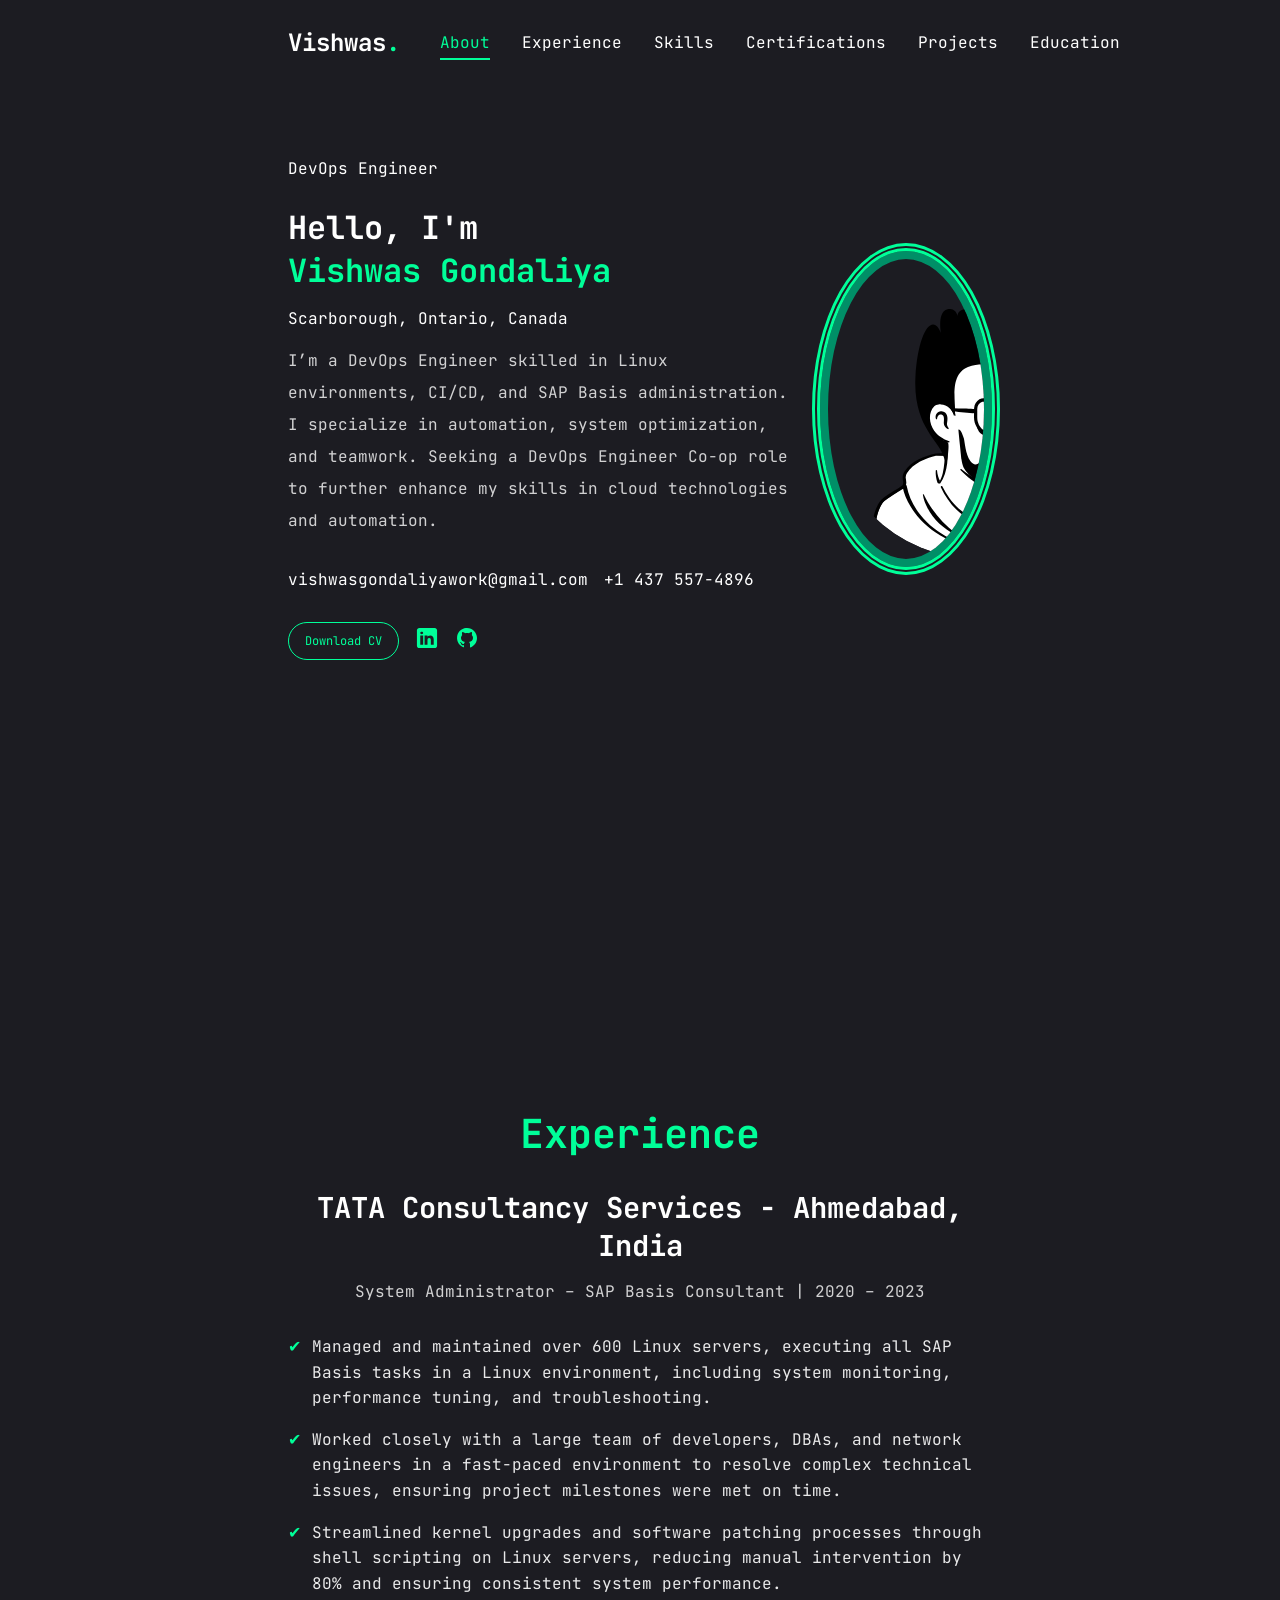
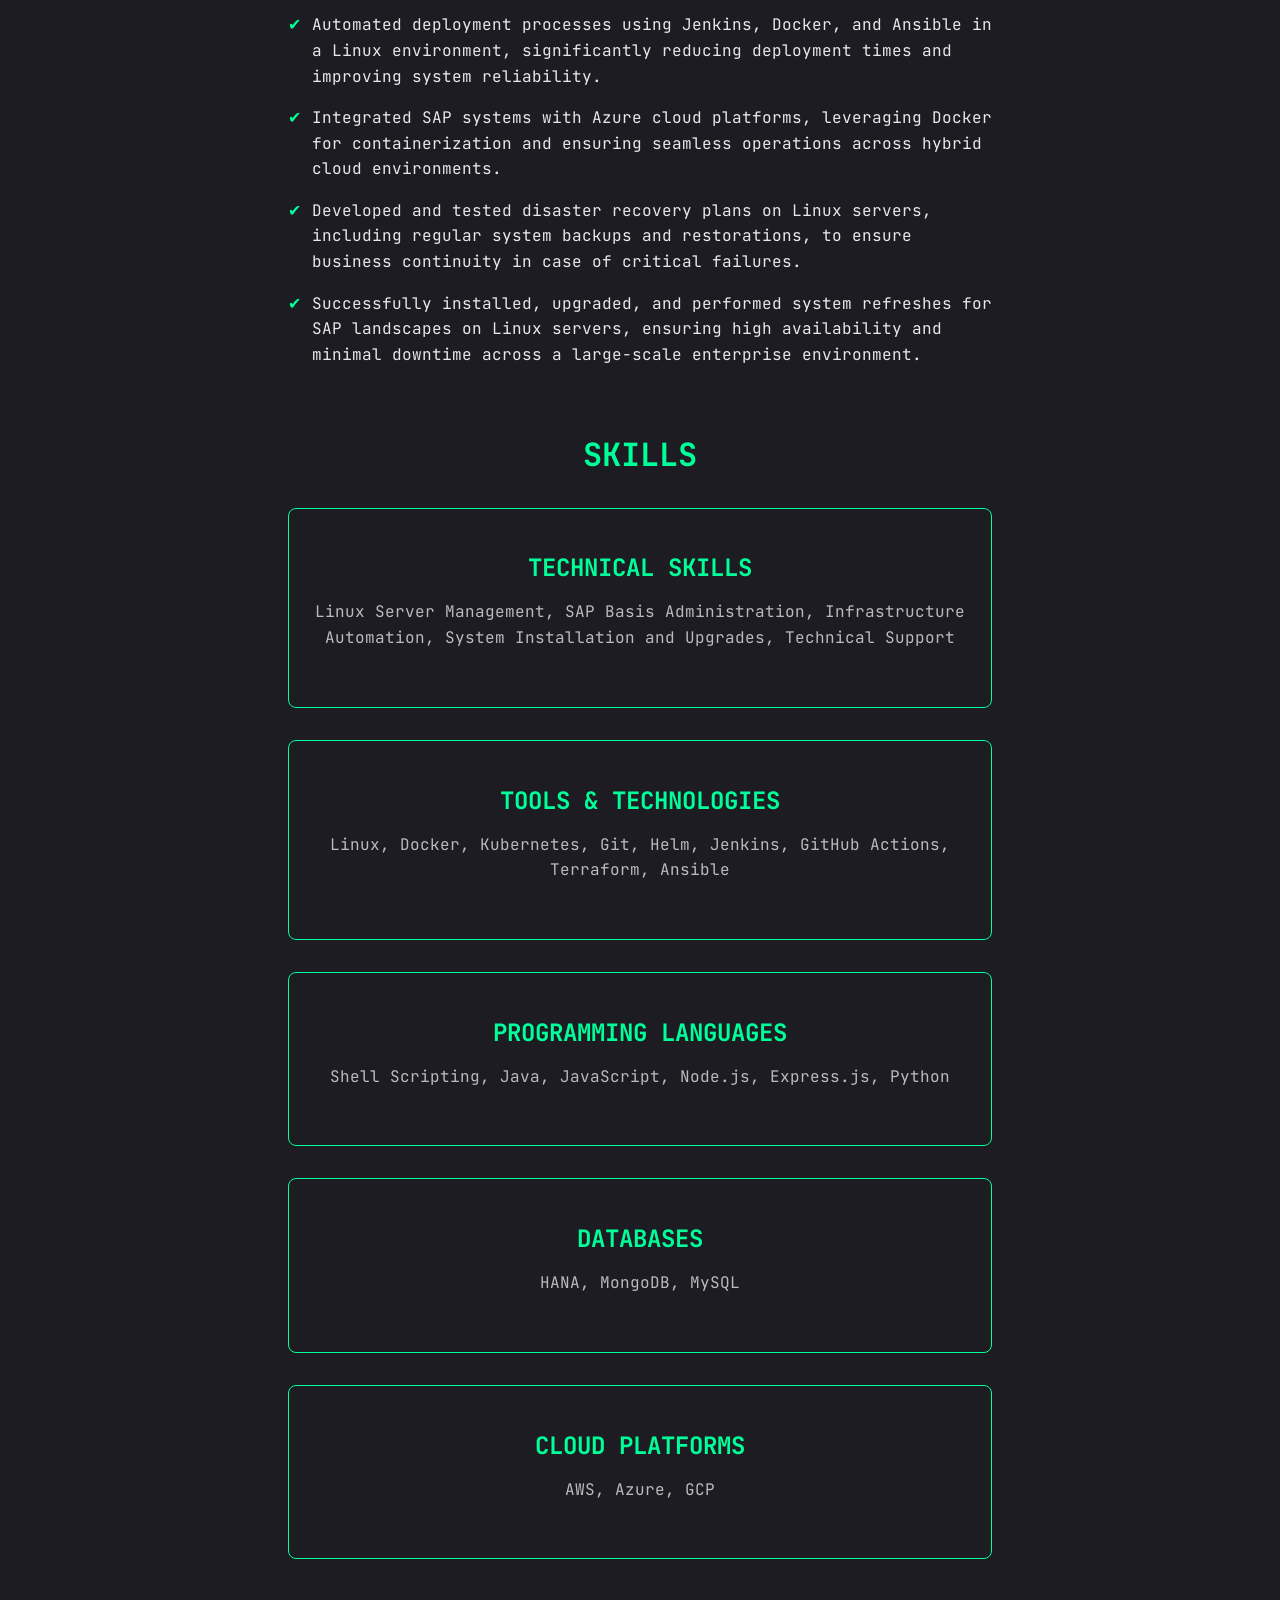
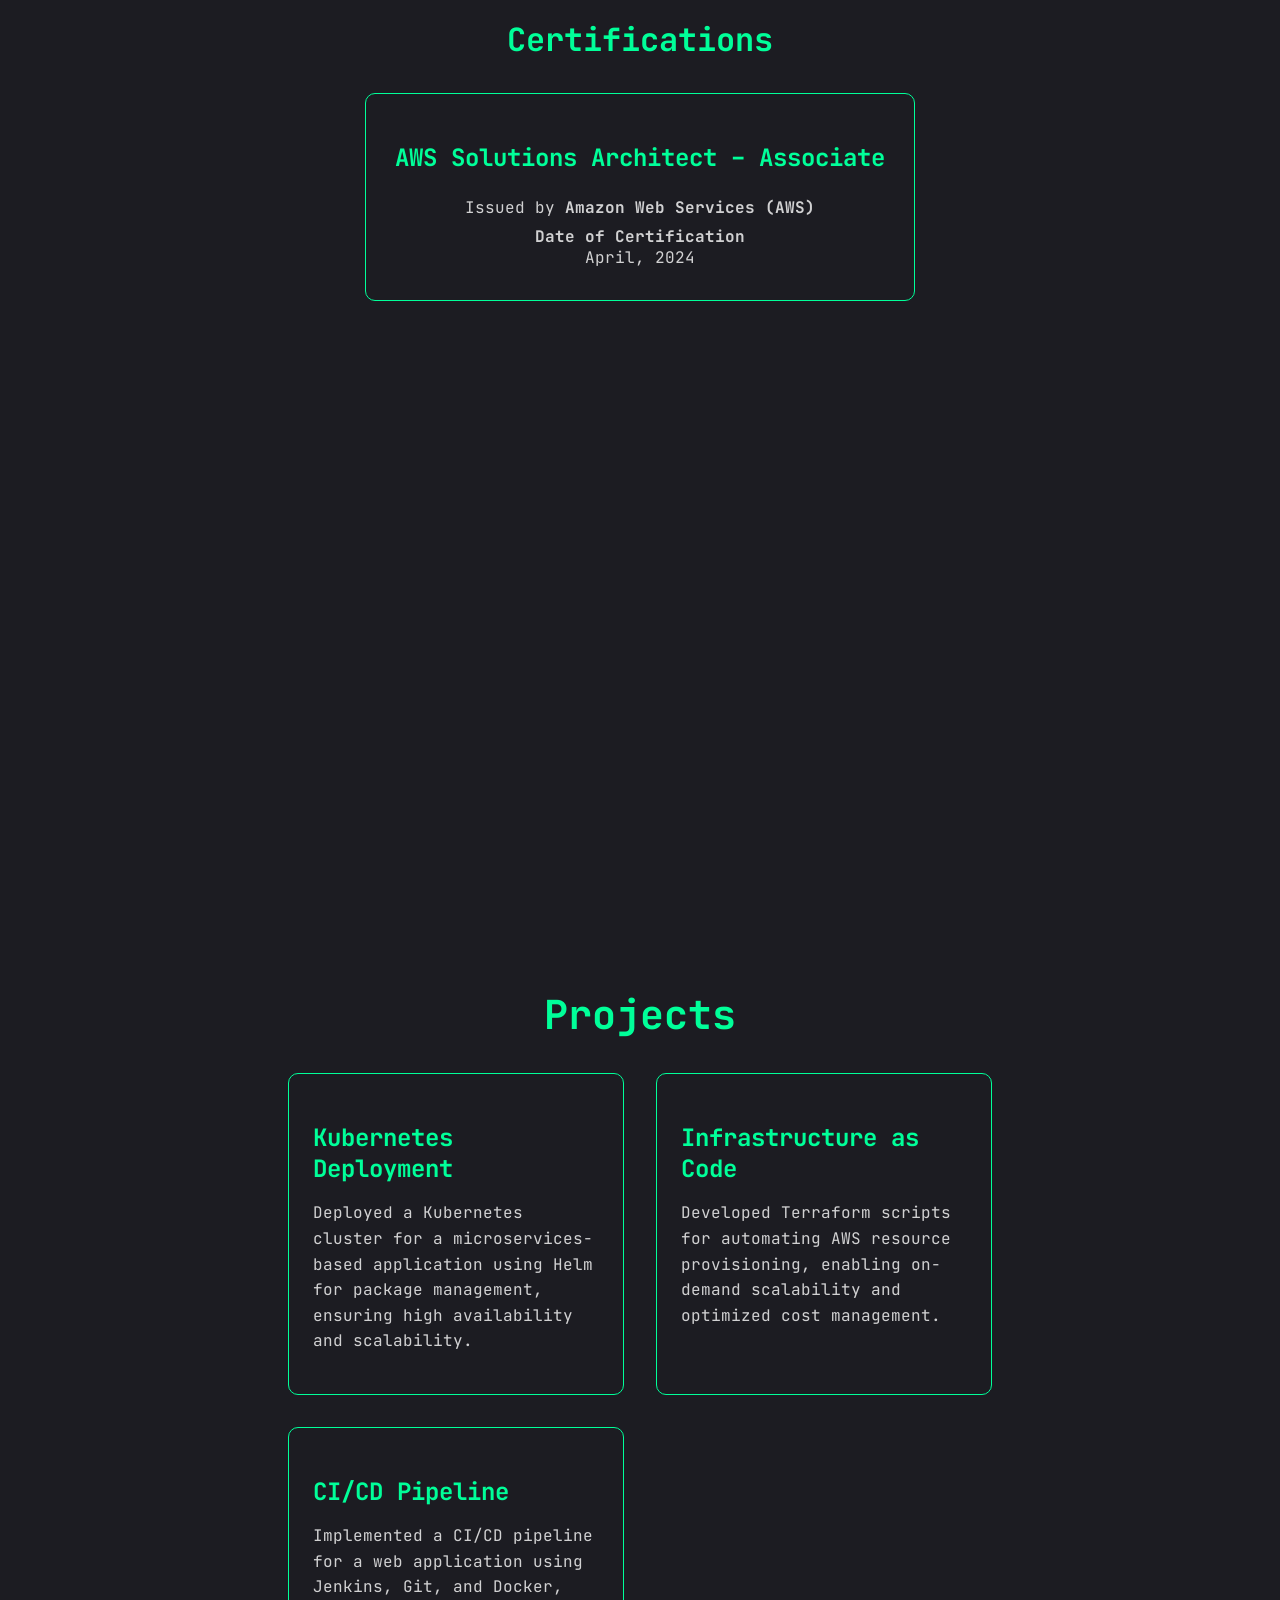
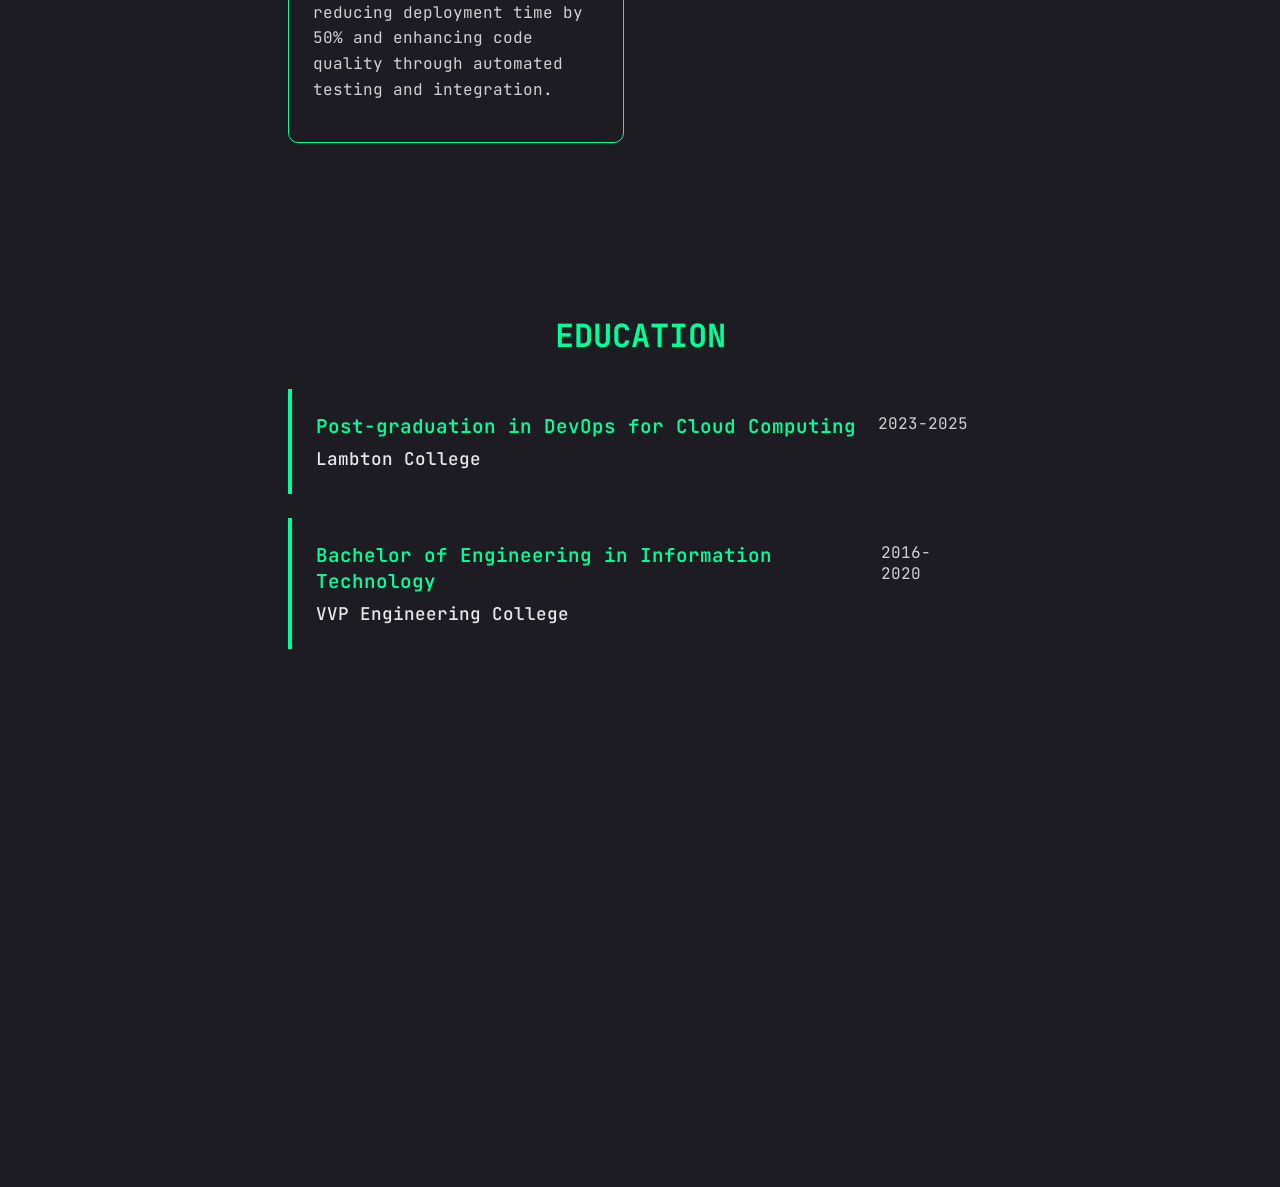
==== index.html @ 98d2dbc5 "Portfolio | v2 with minor changes" ====
<!DOCTYPE html>
<html lang="en">
  <head>
    <style>
      @import url("https://fonts.googleapis.com/css2?family=JetBrains+Mono:ital,wght@0,100..800;1,100..800&display=swap");
    </style>
    <meta charset="UTF-8" />
    <meta name="viewport" content="width=device-width, initial-scale=1.0" />
    <title class="title">Vishwas Gondaliya - DevOps Engineer</title>
    <link rel="stylesheet" href="styles.css" />
    <link rel="shortcut icon" type="image/x-icon" href="logo.svg" />
  </head>
  <body>
    <header>
      <nav>
        <a href="#about" class="logo">Vishwas<span class="dot">.</span></a>
        <div class="menu-icon" id="menu-icon">&#9776;</div>
        <ul class="nav-links" id="nav-links">
          <li><a href="#about">About</a></li>
          <li><a href="#experience">Experience</a></li>
          <li><a href="#skills">Skills</a></li>
          <li><a href="#certifications">Certifications</a></li>
          <li><a href="#projects">Projects</a></li>
          <li><a href="#education">Education</a></li>
        </ul>
      </nav>
    </header>

    <main>
      <section id="about">
        <div class="about-container">
          <div class="content">
            <p class="role">DevOps Engineer</p>
            <h1 class="title">
              Hello, I'm <br />
              <span class="name"> Vishwas Gondaliya </span>
            </h1>
            <p class="mail">Scarborough, Ontario, Canada</p>

            <p class="summary">
              I’m a DevOps Engineer skilled in Linux environments, CI/CD, and
              SAP Basis administration. I specialize in automation, system
              optimization, and teamwork. Seeking a DevOps Engineer Co-op role
              to further enhance my skills in cloud technologies and automation.
            </p>

            <div class="contact-info">
              <p class="mail">
                <a
                  class="gmail"
                  href="https://mail.google.com/mail/u/0/?view=cm&fs=1&to=vishwasgondaliyawork@gmail.com"
                  target="_blank"
                  rel="noopener noreferrer"
                  >vishwasgondaliyawork@gmail.com</a
                >
              </p>
              <p class="mail">+1 437 557-4896</p>
            </div>

            <div class="links">
              <p>
                <button class="button" onclick="downloadResume()">
                  Download CV
                </button>
              </p>
              <a
                href="https://www.linkedin.com/in/vishwas-gondaliya-profile"
                target="_blank"
                class="social-logo-container"
              >
                <?xml version="1.0"?><svg
                  fill="currentColor"
                  xmlns="http://www.w3.org/2000/svg"
                  viewBox="0 0 50 50"
                  width="24px"
                  height="24px"
                >
                  <path
                    d="M41,4H9C6.24,4,4,6.24,4,9v32c0,2.76,2.24,5,5,5h32c2.76,0,5-2.24,5-5V9C46,6.24,43.76,4,41,4z M17,20v19h-6V20H17z M11,14.47c0-1.4,1.2-2.47,3-2.47s2.93,1.07,3,2.47c0,1.4-1.12,2.53-3,2.53C12.2,17,11,15.87,11,14.47z M39,39h-6c0,0,0-9.26,0-10 c0-2-1-4-3.5-4.04h-0.08C27,24.96,26,27.02,26,29c0,0.91,0,10,0,10h-6V20h6v2.56c0,0,1.93-2.56,5.81-2.56 c3.97,0,7.19,2.73,7.19,8.26V39z"
                  />
                </svg>
              </a>
              <p>
                <a href="https://github.com/voo7-hub" target="_blank">
                  <?xml version="1.0"?><svg
                    fill="currentColor"
                    xmlns="http://www.w3.org/2000/svg"
                    viewBox="0 0 24 24"
                    width="24px"
                    height="24px"
                  >
                    <path
                      d="M10.9,2.1c-4.6,0.5-8.3,4.2-8.8,8.7c-0.5,4.7,2.2,8.9,6.3,10.5C8.7,21.4,9,21.2,9,20.8v-1.6c0,0-0.4,0.1-0.9,0.1 c-1.4,0-2-1.2-2.1-1.9c-0.1-0.4-0.3-0.7-0.6-1C5.1,16.3,5,16.3,5,16.2C5,16,5.3,16,5.4,16c0.6,0,1.1,0.7,1.3,1c0.5,0.8,1.1,1,1.4,1 c0.4,0,0.7-0.1,0.9-0.2c0.1-0.7,0.4-1.4,1-1.8c-2.3-0.5-4-1.8-4-4c0-1.1,0.5-2.2,1.2-3C7.1,8.8,7,8.3,7,7.6C7,7.2,7,6.6,7.3,6 c0,0,1.4,0,2.8,1.3C10.6,7.1,11.3,7,12,7s1.4,0.1,2,0.3C15.3,6,16.8,6,16.8,6C17,6.6,17,7.2,17,7.6c0,0.8-0.1,1.2-0.2,1.4 c0.7,0.8,1.2,1.8,1.2,3c0,2.2-1.7,3.5-4,4c0.6,0.5,1,1.4,1,2.3v2.6c0,0.3,0.3,0.6,0.7,0.5c3.7-1.5,6.3-5.1,6.3-9.3 C22,6.1,16.9,1.4,10.9,2.1z"
                    />
                  </svg>
                </a>
              </p>
            </div>
          </div>
          <div class="image-container">
            <img
              src="avatar.svg"
              alt="Vishwas Gondaliya"
              class="profile-image"
            />
          </div>
        </div>
      </section>

      <section id="experience" class="experience-section">
        <h1>Experience</h1>
        <h3>TATA Consultancy Services - Ahmedabad, India</h3>
        <p>System Administrator – SAP Basis Consultant | 2020 – 2023</p>
        <ul>
          <li>
            Managed and maintained over 600 Linux servers, executing all SAP
            Basis tasks in a Linux environment, including system monitoring,
            performance tuning, and troubleshooting.
          </li>
          <li>
            Worked closely with a large team of developers, DBAs, and network
            engineers in a fast-paced environment to resolve complex technical
            issues, ensuring project milestones were met on time.
          </li>
          <li>
            Streamlined kernel upgrades and software patching processes through
            shell scripting on Linux servers, reducing manual intervention by
            80% and ensuring consistent system performance.
          </li>
          <li>
            Automated deployment processes using Jenkins, Docker, and Ansible in
            a Linux environment, significantly reducing deployment times and
            improving system reliability.
          </li>
          <li>
            Integrated SAP systems with Azure cloud platforms, leveraging Docker
            for containerization and ensuring seamless operations across hybrid
            cloud environments.
          </li>
          <li>
            Developed and tested disaster recovery plans on Linux servers,
            including regular system backups and restorations, to ensure
            business continuity in case of critical failures.
          </li>
          <li>
            Successfully installed, upgraded, and performed system refreshes for
            SAP landscapes on Linux servers, ensuring high availability and
            minimal downtime across a large-scale enterprise environment.
          </li>
        </ul>
      </section>

      <section id="skills">
        <h1>Skills</h1>

        <div class="skills-container">
          <div class="skill-category">
            <h2>Technical Skills</h2>
            <p>
              Linux Server Management, SAP Basis Administration, Infrastructure
              Automation, System Installation and Upgrades, Technical Support
            </p>
          </div>

          <div class="skill-category">
            <h2>Tools & Technologies</h2>
            <p>
              Linux, Docker, Kubernetes, Git, Helm, Jenkins, GitHub Actions,
              Terraform, Ansible
            </p>
          </div>

          <div class="skill-category">
            <h2>Programming Languages</h2>
            <p>
              Shell Scripting, Java, JavaScript, Node.js, Express.js, Python
            </p>
          </div>

          <div class="skill-category">
            <h2>Databases</h2>
            <p>HANA, MongoDB, MySQL</p>
          </div>

          <div class="skill-category">
            <h2>Cloud Platforms</h2>
            <p>AWS, Azure, GCP</p>
          </div>
        </div>
      </section>

      <section id="certifications">
        <h1>Certifications</h1>
        <div class="certification-card">
          <h3 class="certification-title">
            AWS Solutions Architect – Associate
          </h3>
          <div class="certification-details">
            <p>Issued by <strong>Amazon Web Services (AWS)</strong></p>
            <p>
              <strong>Date of Certification</strong> <br />
               April, 2024
            </p>
          </div>
        </div>
      </section>

      <section id="projects" class="projects-section">
        <h1>Projects</h1>
        <div class="project-cards">
          <div class="project-card">
            <h3>Kubernetes Deployment</h3>
            <p>
              Deployed a Kubernetes cluster for a microservices-based
              application using Helm for package management, ensuring high
              availability and scalability.
            </p>
          </div>
          <div class="project-card">
            <h3>Infrastructure as Code</h3>
            <p>
              Developed Terraform scripts for automating AWS resource
              provisioning, enabling on-demand scalability and optimized cost
              management.
            </p>
          </div>
          <div class="project-card">
            <h3>CI/CD Pipeline</h3>
            <p>
              Implemented a CI/CD pipeline for a web application using Jenkins,
              Git, and Docker, reducing deployment time by 50% and enhancing
              code quality through automated testing and integration.
            </p>
          </div>
        </div>
      </section>

      <section id="education">
        <h1>Education</h1>

        <div class="education-list">
          <div class="education-entry">
            <div class="education-info">
              <div class="course-name">
                Post-graduation in DevOps for Cloud Computing
              </div>
              <div class="duration">2023-2025</div>
            </div>
            <div class="college-name">Lambton College</div>
          </div>

          <div class="education-entry">
            <div class="education-info">
              <div class="course-name">
                Bachelor of Engineering in Information Technology
              </div>
              <div class="duration">2016-2020</div>
            </div>
            <div class="college-name">VVP Engineering College</div>
          </div>
        </div>
      </section>
    </main>

    <script src="script.js"></script>
  </body>
</html>
---- styles.css ----
body {
  font-family: "JetBrains Mono", monospace;
  margin: 0;
  padding: 0;
  padding-left: 18rem;
  padding-right: 18rem;
  background-color: #1C1C22;
}

@media (max-width: 1024px) {
  body {
    padding-left: 8rem;
    padding-right: 8rem;
  }
}

@media (max-width: 768px) {
  body {
    padding-left: 1.5rem;
    padding-right: 1.5rem;
  }
}

header {
  background-color: #1C1C22;
  color: white;
  padding-top: 1rem;
  padding-bottom: 1rem;
  position: sticky;
  top: 0;
  z-index: 1000;
}

.dot {
  color: #00FF99;
}

.title {
  font-family: "JetBrains Mono", monospace;
}

nav {
  display: flex;
  justify-content: space-between;
  align-items: center;
}

.logo {
  font-size: 1.5rem;
  color: white;
  text-decoration: none;
  cursor: pointer;
  font-weight: bold;
}

.nav-links {
  display: flex;
  list-style: none;
  gap: 2rem;
}

.nav-links a {
  color: white;
  text-decoration: none;
  position: relative;
  padding-bottom: 0.1rem;
  transition: color 0.3s;
}

.nav-links a:hover {
  color: #00FF99;
}

.nav-links a.active {
  color: #00FF99;
}

.nav-links a.active::after {
  content: "";
  display: block;
  width: 100%;
  height: 2px;
  background-color: #00FF99;
  position: absolute;
  bottom: -5px;
  left: 0;
}

.menu-icon {
  display: none;
  font-size: 2rem;
  cursor: pointer;
}

@media (max-width: 768px) {
  .menu-icon {
    display: block;
  }

  .nav-links {
    display: none;
  }

  .sidebar {
    position: fixed;
    top: 0;
    right: -100%;
    width: 50%;
    height: 100%;
    background-color: #1C1C22;
    color: white;
    display: flex;
    flex-direction: column;
    gap: 1.5rem;
    padding: 2rem;
    box-shadow: -2px 0 5px rgba(0, 0, 0, 0.5);
    z-index: 2000;
    transition: right 0.3s ease-in-out;
  }

  .sidebar.active {
    right: 0;
  }

  .sidebar a {
    color: white;
    text-decoration: none;
    font-size: 1.2rem;
    padding-bottom: 0.5rem;
    position: relative;
    transition: color 0.3s;
  }

  .sidebar a:hover {
    color: #00FF99;
  }

  .sidebar a.active {
    color: #00FF99;
  }

  .sidebar a.active::after {
    content: "";
    display: block;
    width: 100%;
    height: 2px;
    background-color: #00FF99;
    position: absolute;
    bottom: 0;
    left: 0;
  }

  .close-icon {
    align-self: flex-end;
    font-size: 1.5rem;
    cursor: pointer;
    margin-bottom: 2rem;
  }
}

section {
  padding-top: 2rem;
  padding-left: 0;
  padding-right: 0;
  min-height: 100vh;
  color: white;
}

section h1 {
  font-size: 2rem;
  margin-bottom: 1rem;
}

#about {
  display: flex;
  flex-direction: column;
  padding-top: 60px;
}

html {
  scroll-behavior: smooth;
}

header {
  height: 50px;
}

:target {
  scroll-margin-top: 60px;
}

.about-container {
  display: flex;
  align-items: center;
  justify-content: space-between;
  gap: 2rem;
  color: white;
}

.image-container {
  width: 300px;
  height: 300px;
  overflow: hidden;
  border-radius: 50%;
  display: block;
  clear: both;
  outline: 8px double #00FF99;
  border: 8px solid #008f67;
  animation: border-outline-swap 3s infinite;
  transition: 0.7s all ease-in;
}

@keyframes border-outline-swap {
  0% {
    outline: 8px solid #00FF99;
    border: 8px double #008f678f;
  }

  50% {
    outline: 8px solid #008f678f;
    border: 8px double #00FF99;
  }

  100% {
    outline: 8px solid #00FF99;
    border: 8px double #008f678f;
  }
}

.profile-image {
  width: 100;
  height: 100%;
  object-fit: contain;
  border-radius: 50%;
}

.content {
  max-width: 500px;
}

.links a {
  text-decoration: none;
  color: #00FF99;
  transition: color 0.3s;
}

.links a:hover {
  color: white;
}

.social-logo {
  width: 24px;
  height: 24px;
  margin-right: 8px;
}

.btn-download {
  display: inline-flex;
  align-items: center;
  background-color: #00FF99;
  color: white;
  padding: 0.5rem 1rem;
  border-radius: 5px;
  text-decoration: none;
  font-size: 1rem;
  transition: background-color 0.3s;
}

.btn-download:hover {
  background-color: #008f67;
}

.btn-download i {
  margin-right: 8px;
}

.contact-info {
  display: flex;
  flex-direction: row;
  gap: 1rem
}

.links {
  display: flex;
  gap: 1rem;
  align-items: center;
}

@media (max-width: 768px) {
  .about-container {
    flex-direction: column;
    text-align: center;
    gap: 2rem;
  }

  .content {
    order: 2;
  }

  .image-container {
    order: 1;
    margin-bottom: 1rem;
    width: 200px;
    height: 200px;
  }

  .profile-image {
    width: 100;
    height: 100%;
  }

  .contact-info {
    flex-direction: column-reverse;
    gap: 0;
  }

  .mail {
    margin-bottom: 8px;
    margin-top: 0px
  }

  .links {
    justify-content: center;
  }

  #about {
    padding-top: 2rem;
  }

  .gmail {
    color: #00FF99 !important;
    border-bottom: 1px solid #00FF99;
  }
}

@media (max-width: 1024px) {
  .image-container {
    width: 250px;
    height: 250px;
  }

  .profile-image {
    width: 100;
    height: 100%;
  }
}

.name {
  color: #00FF99
}

.role {
  color: white
}

.gmail {
  text-decoration: none;
  color: rgba(255, 255, 255);
}

.gmail:hover {
  border-bottom: 1px solid #00FF99;
  color: #00FF99
}

.summary {
  line-height: 2;
  color: rgba(255, 255, 255, 0.8);
}

.title {
  font-weight: bold;
}

.border {
  display: flex;
  justify-content: center;
  border-radius: 50%;
}

.button {
  border: 1px solid #00FF99;
  padding: 10px;
  padding-left: 16px;
  padding-right: 16px;
  background-color: transparent;
  color: #00FF99;
  border-radius: 50px;
  font-family: "JetBrains Mono", monospace;
  font-size: 12px;
}

.button:hover {
  background-color: #00FF99;
  color: #1C1C22;
  cursor: pointer;
}

@import url('https://fonts.googleapis.com/css2?family=Jost:wght@200;300;400&display=swap');

.experience {
  display: flex;
  flex-direction: column;
  align-items: center;
  justify-content: center;
  min-height: 100vh;
  padding: 100px 0;
  font-family: Jost;
}

.experience-section {
  color: rgba(255, 255, 255, 0.9);
  font-family: "JetBrains Mono", monospace;
}

.experience-section h1 {
  font-size: 2.5rem;
  color: #00FF99;
  margin-bottom: 1rem;
  text-align: center;
  font-weight: bold;
}

.experience-section h3 {
  font-size: 1.8rem;
  color: white;
  margin-bottom: 0.5rem;
  text-align: center;
}

.experience-section p {
  font-size: 1rem;
  color: rgba(255, 255, 255, 0.8);
  text-align: center;
  margin-bottom: 2rem;
}

.experience-section ul {
  list-style-type: none;
  padding-left: 0;
}

.experience-section li {
  position: relative;
  margin-bottom: 1rem;
  padding-left: 1.5rem;
  font-size: 1rem;
  line-height: 1.6;
  color: rgba(255, 255, 255, 0.9);
}

.experience-section li::before {
  content: "✔";
  color: #00FF99;
  font-size: 1rem;
  position: absolute;
  left: 0;
  top: 0;
}

@media (max-width: 768px) {
  .experience-section h1 {
    font-size: 2rem;
  }

  .experience-section h3 {
    font-size: 1.5rem;
  }

  .experience-section p {
    font-size: 0.9rem;
  }

  .experience-section li {
    font-size: 0.9rem;
  }
}

.projects-section {
  color: rgba(255, 255, 255, 0.9);
  font-family: "JetBrains Mono", monospace;
}

.projects-section h1 {
  font-size: 2.5rem;
  color: #00FF99;
  margin-bottom: 2rem;
  text-align: center;
  font-weight: bold;
}

.project-cards {
  display: grid;
  grid-template-columns: repeat(auto-fit, minmax(300px, 1fr));
  gap: 2rem;
}

.project-card {
  border: 1px solid #00FF99;
  border-radius: 10px;
  padding: 1.5rem;
  color: rgba(255, 255, 255, 0.9);
  transition: transform 0.3s ease, box-shadow 0.3s ease;
}

.project-card h3 {
  font-size: 1.5rem;
  color: #00FF99;
  margin-bottom: 1rem;
}

.project-card p {
  font-size: 1rem;
  line-height: 1.6;
  color: rgba(255, 255, 255, 0.8);
}

.project-card:hover {
  transform: scale(1.05);
}

@media (max-width: 768px) {
  .project-cards {
    grid-template-columns: repeat(auto-fit, minmax(240px, 1fr));
    gap: 2rem;
  }

  .project-card {
    padding: 1rem;
  }

}

#certifications {
  padding: 2rem 0;
  text-align: center;
  color: white;
}

#certifications h1 {
  margin-bottom: 32px;
  color: #00ff99;
}

.certification-card {
  border: 1px solid #00ff99;
  border-radius: 10px;
  padding: 1.5rem;
  max-width: 500px;
  margin: 1.5rem auto;
  display: flex;
  flex-direction: column;
  align-items: center;
  transition: transform 0.3s ease, box-shadow 0.3s ease;
}

.certification-card:hover {
  transform: scale(1.05);
}

.certification-title {
  font-size: 1.5rem;
  color: #00ff99;
  font-weight: bold;
  margin-bottom: 1rem;
}

.certification-details p {
  margin: 0.5rem 0;
  color: rgba(255, 255, 255, 0.8);
  font-size: 1rem;
}

@media (max-width: 768px) {
  .certification-card {
    padding: 1rem;
  }
}

#skills {
  color: white;
  text-align: center;
}

#skills h1 {
  font-size: 2rem;
  color: #00ff99;
  margin-bottom: 2rem;
  text-transform: uppercase;
}

#skills p {
  font-size: 1rem;
  margin-bottom: 2rem;
  color: rgba(255, 255, 255, 0.7);
}

.skills-container {
  display: flex;
  flex-direction: column;
  gap: 2rem;
  max-width: 1000px;
  margin: 0 auto;
}

.skill-category {
  padding: 1.5rem;
  border-radius: 8px;
  border: 1px solid #00FF99
}

.skill-category h2 {
  font-size: 1.5rem;
  color: #00ff99;
  text-transform: uppercase;
  margin-bottom: 1rem;
}

.skill-category p {
  font-size: 1rem;
  color: rgba(255, 255, 255, 0.8);
  line-height: 1.6;
}

.skill-category:hover {
  transform: scale(1.05);
  transition: transform 0.3s ease, box-shadow 0.3s ease;
}

@media (max-width: 768px) {

  .skills-container {
    gap: 1.5rem;
  }

  .skill-category {
    padding: 1rem;
  }
}

#education {
  color: white;
  text-align: center;
}

#education h1 {
  font-size: 2rem;
  color: #00ff99;
  margin-bottom: 2rem;
  text-transform: uppercase;
}

#education p {
  font-size: 1rem;
  margin-bottom: 2rem;
  color: rgba(255, 255, 255, 0.7);
}

.education-list {
  display: flex;
  flex-direction: column;
  gap: 1.5rem;
}

.education-entry {
  padding: 1.5rem;
  border-left: 4px solid #00ff99;
  display: flex;
  flex-direction: column;
  gap: 0.5rem;
  text-align: left;
  transition: transform 0.3s ease;
}

.education-entry:hover {
  transform: translateX(10px);
}

.education-info {
  display: flex;
  flex-direction: row;
  justify-content: space-between;
}

.course-name {
  font-size: 1.2rem;
  font-weight: 600;
  color: #00ff99;
}

.duration {
  font-size: 1rem;
  color: rgba(255, 255, 255, 0.8);
}

.college-name {
  font-size: 1.1rem;
  font-weight: 500;
  color: rgba(255, 255, 255, 0.9);
}

@media (max-width: 768px) {

  .education-list {
    gap: 1rem;
  }

  .education-entry {
    padding: 1rem;
  }

  .education-info {
    display: flex;
    flex-direction: column;
    gap: 0.5rem
  }
}
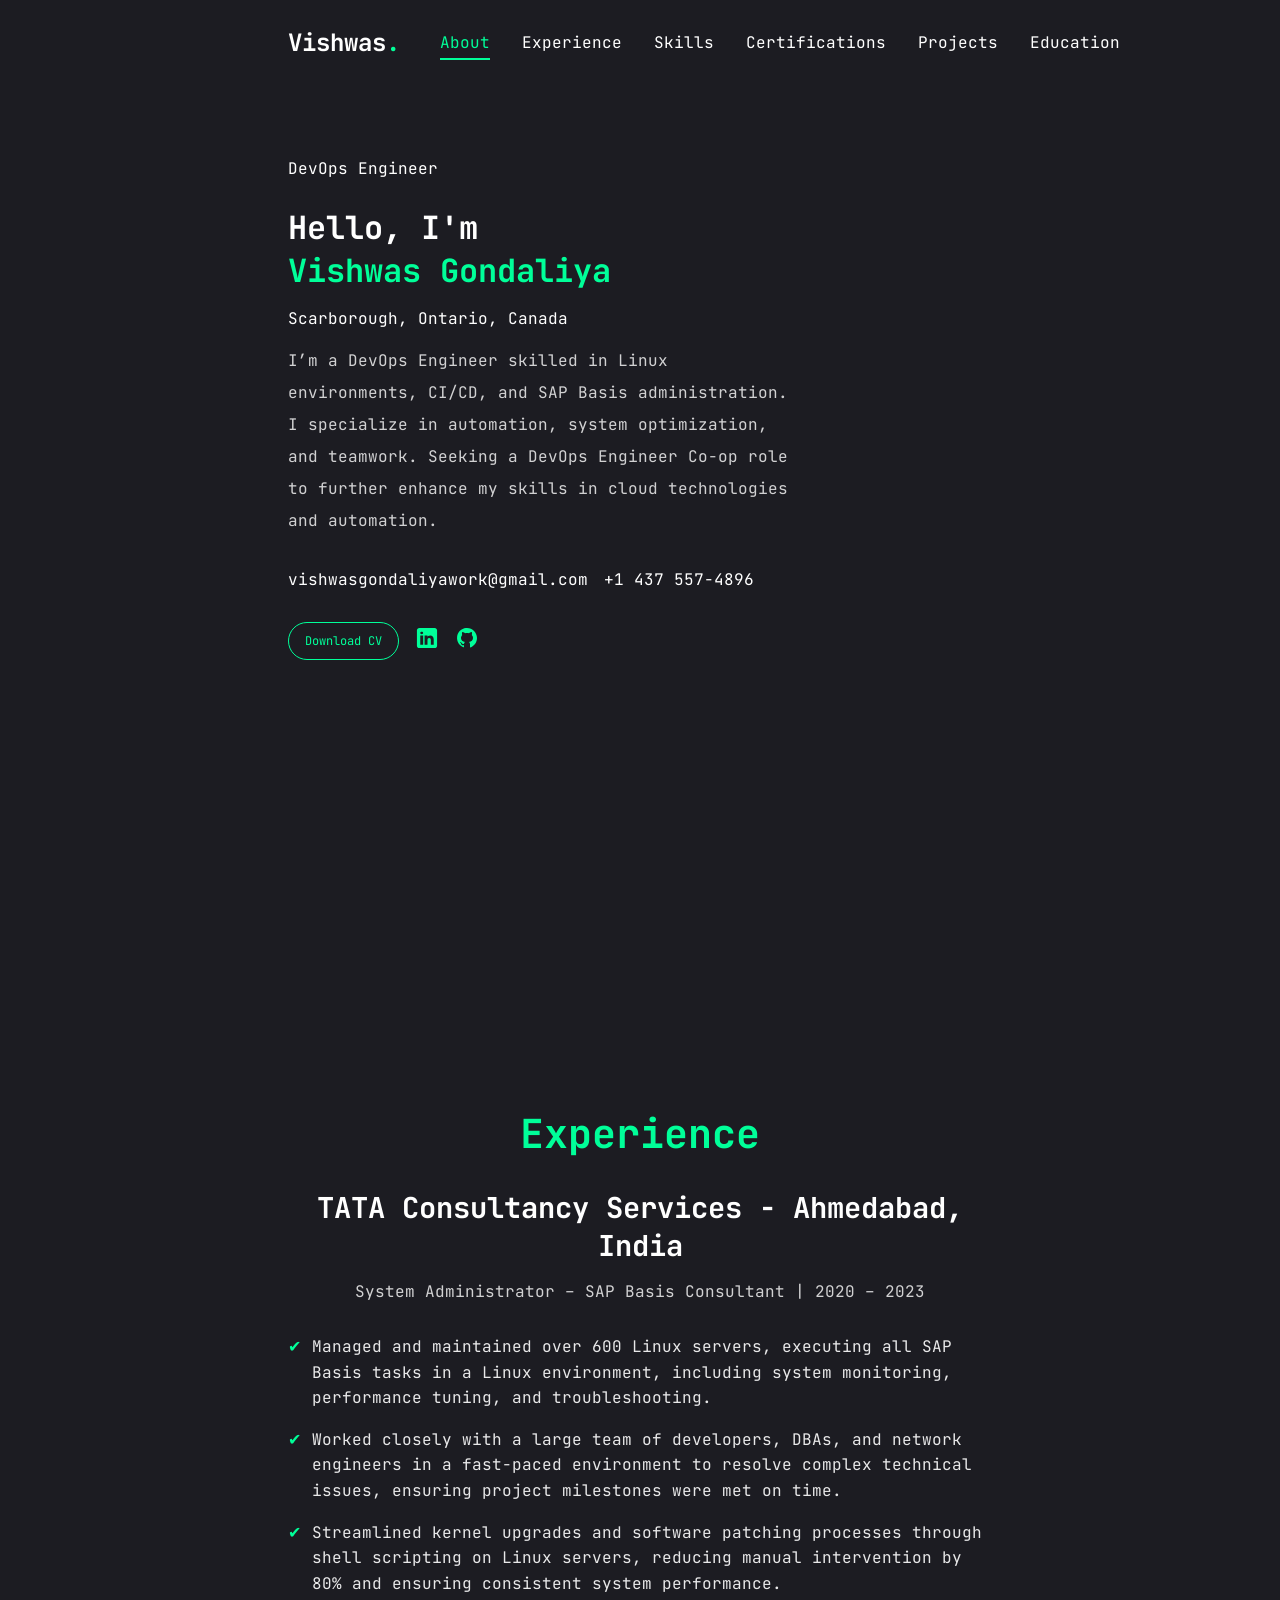
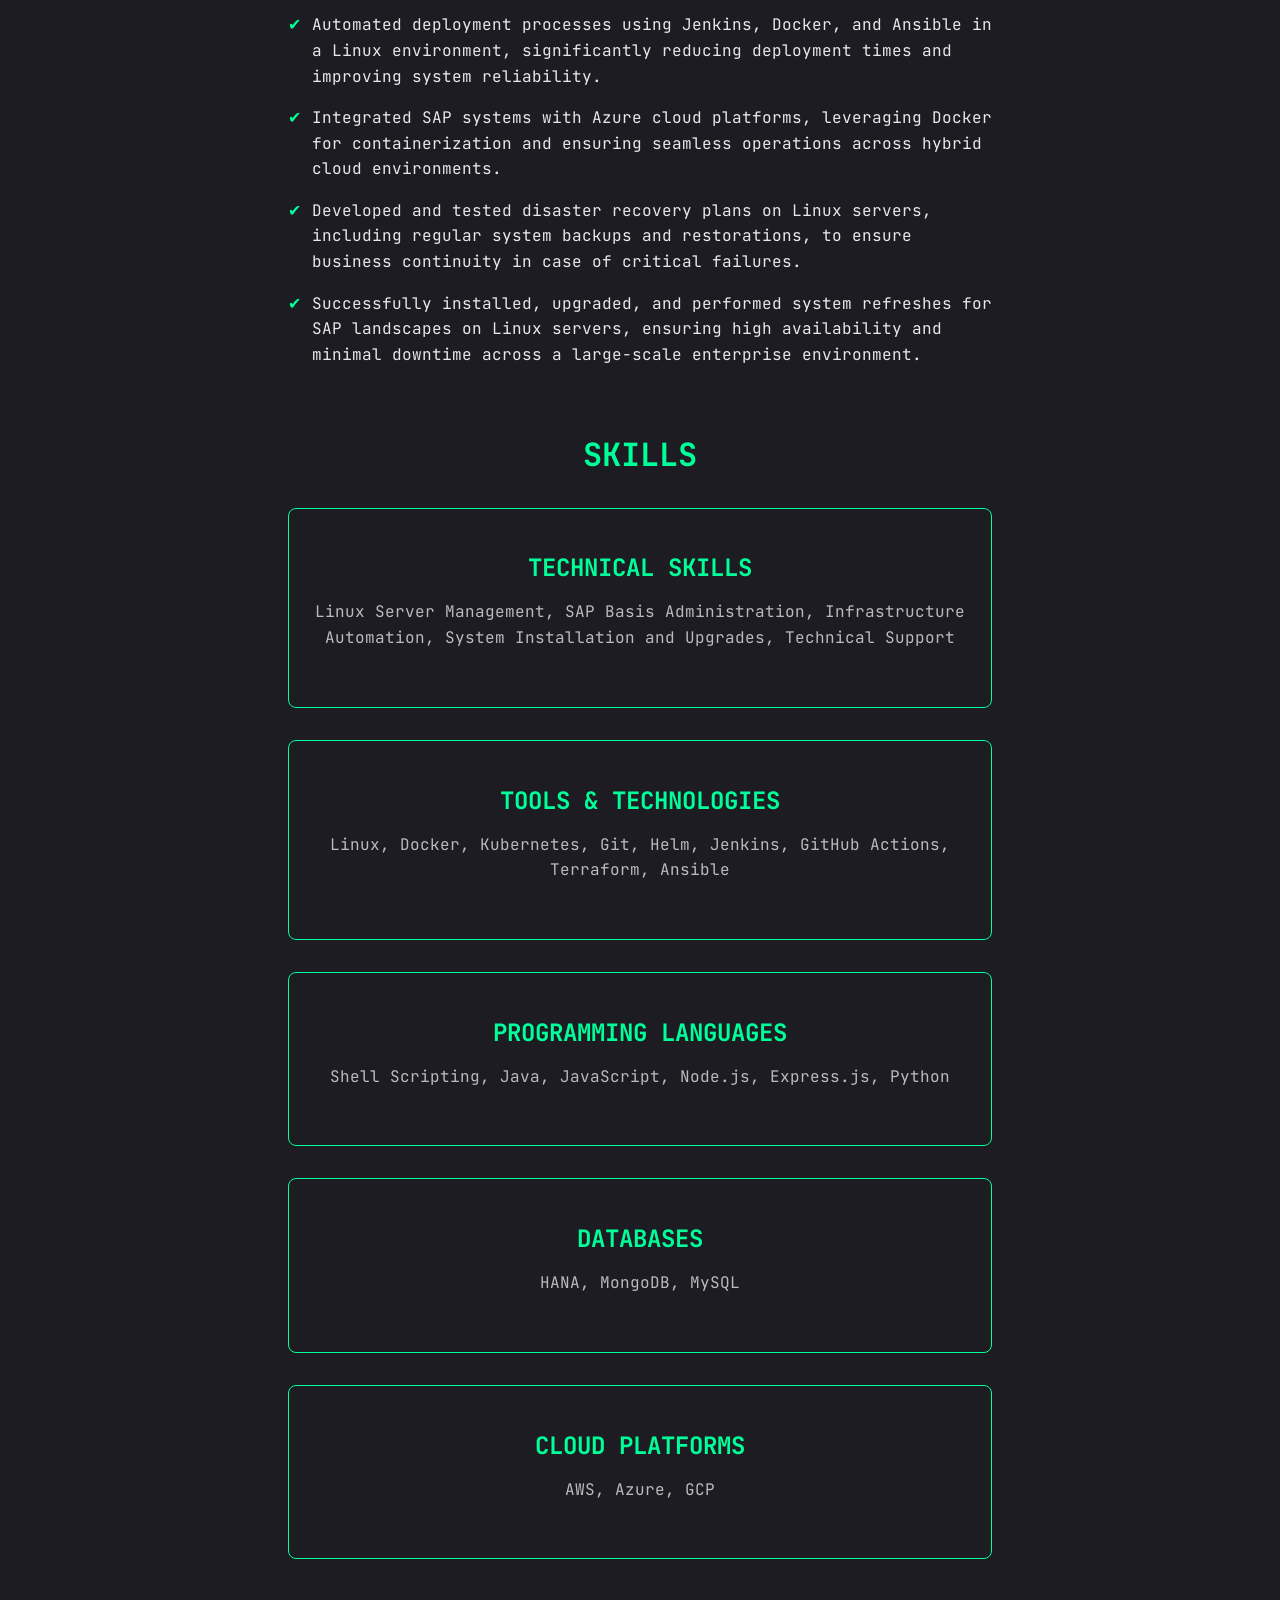
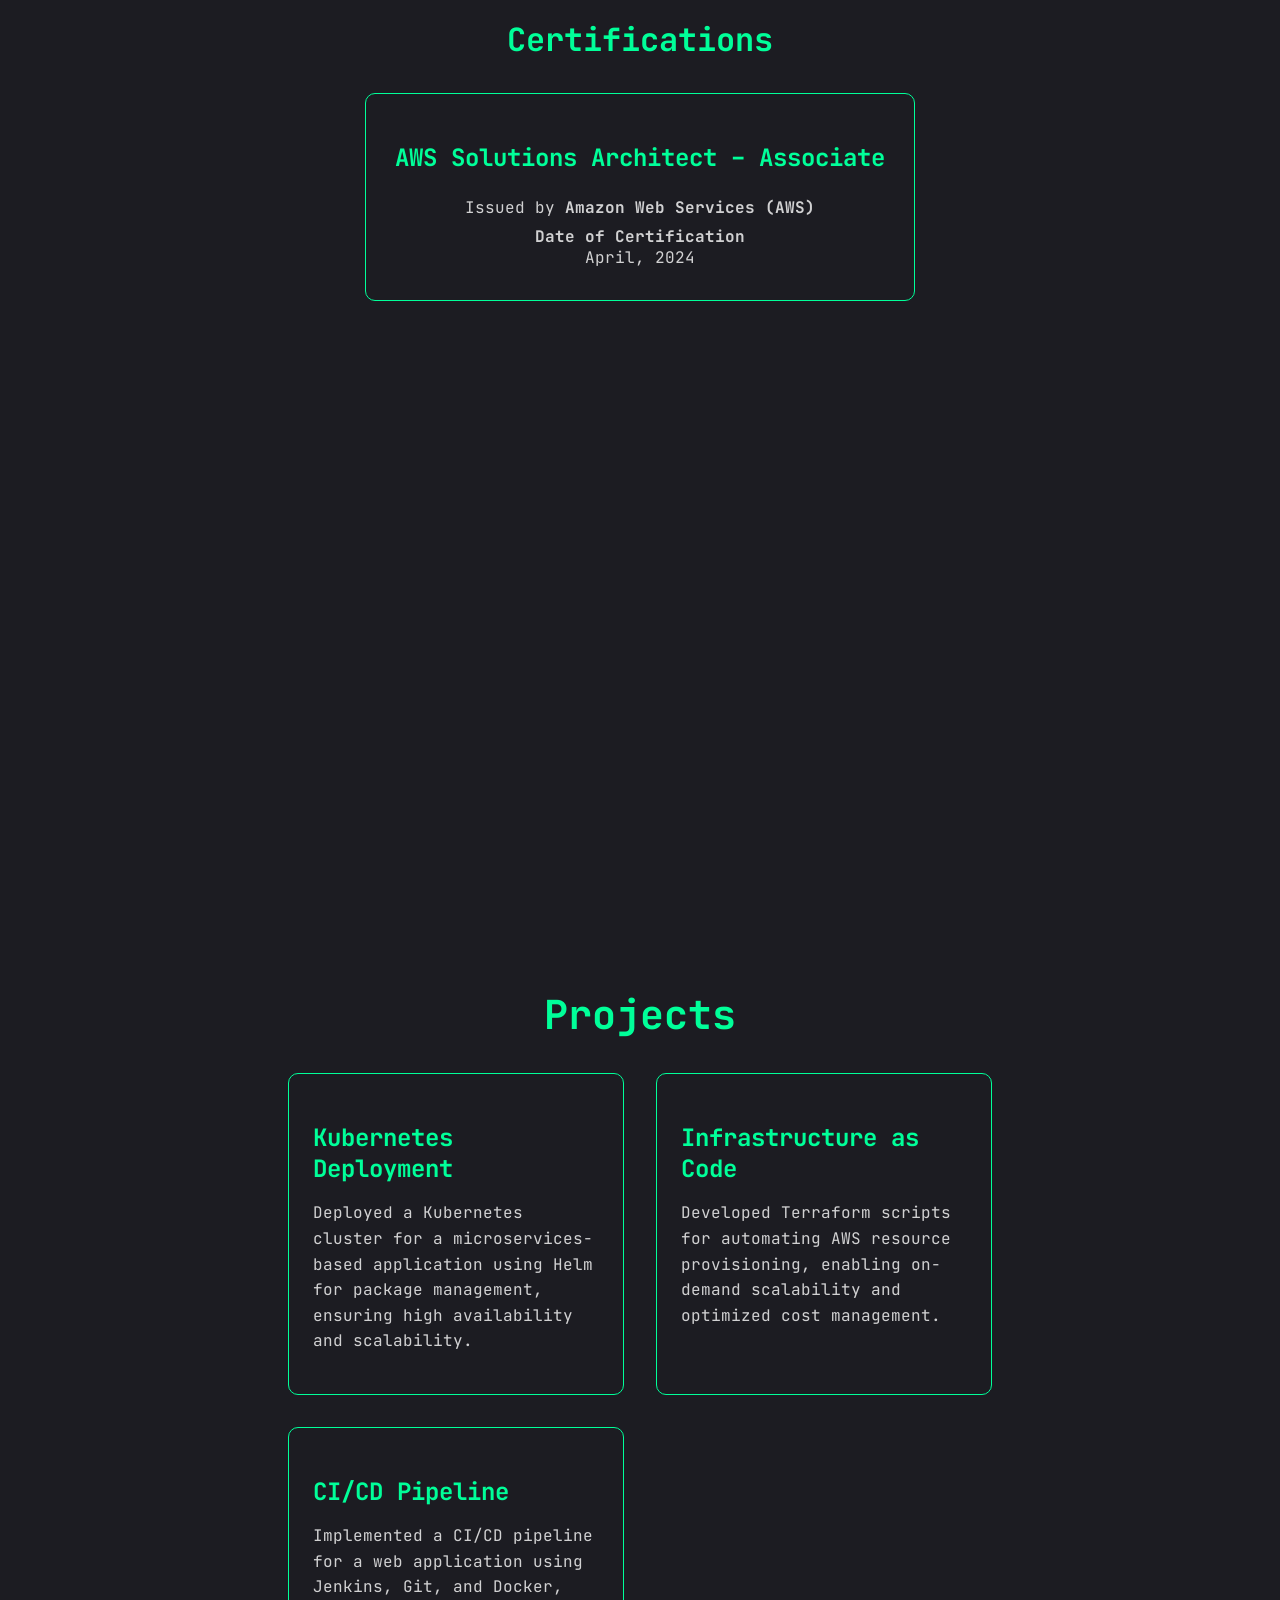
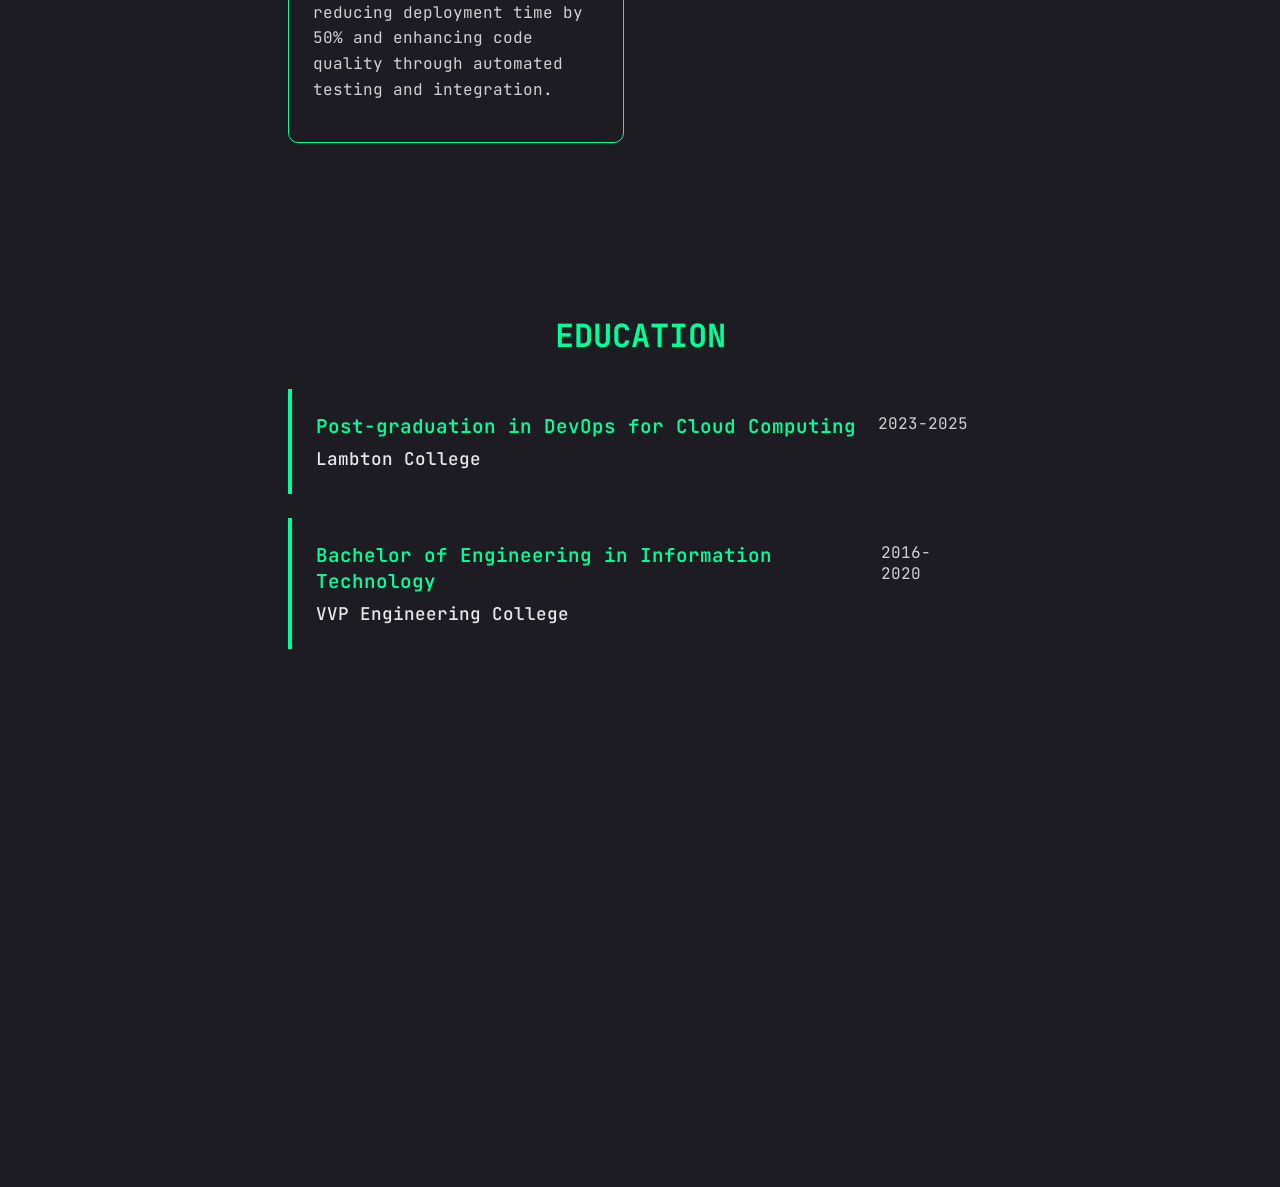
==== commit e8d39b28: "Comment out image container in index.html Comment out the image container in index.html" ====
--- a/index.html
+++ b/index.html
@@ -97,13 +97,13 @@
               </p>
             </div>
           </div>
-          <div class="image-container">
+          <!-- <div class="image-container">
             <img
               src="avatar.svg"
               alt="Vishwas Gondaliya"
               class="profile-image"
             />
-          </div>
+          </div> -->
         </div>
       </section>
 
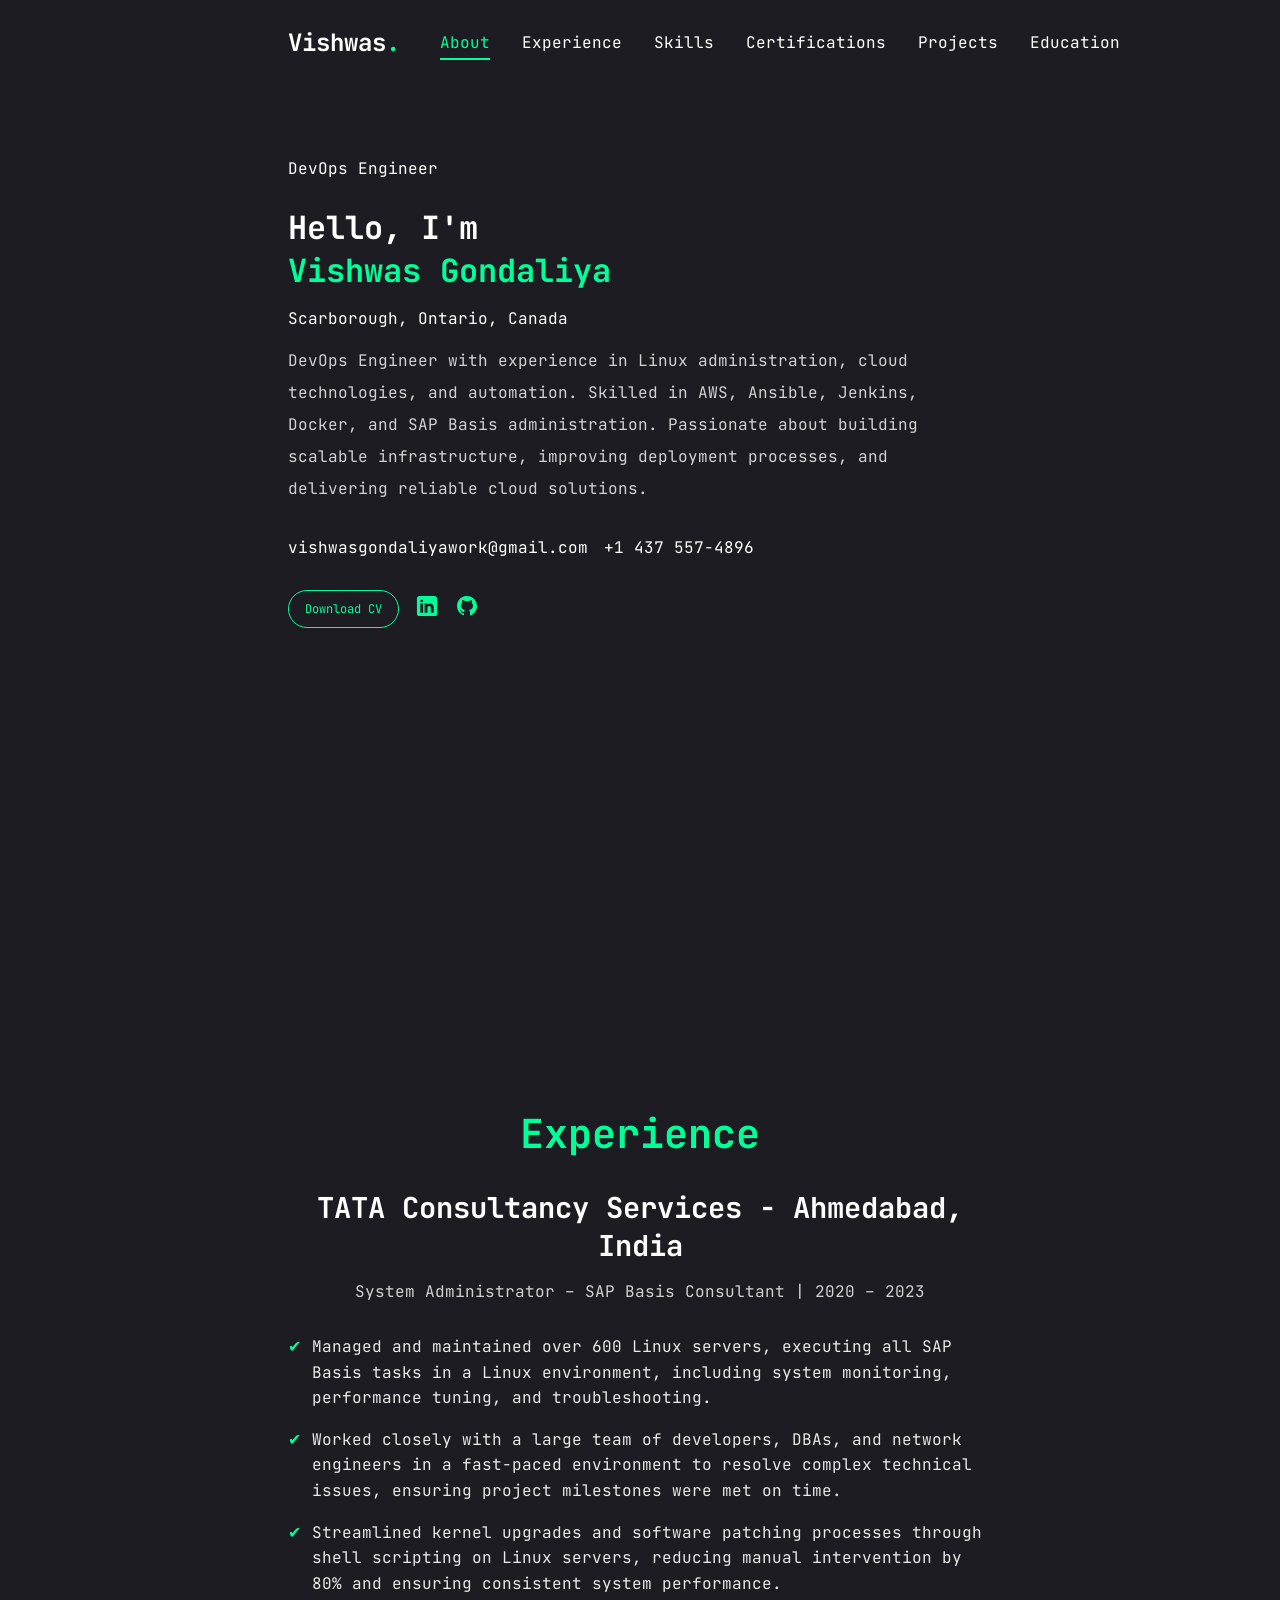
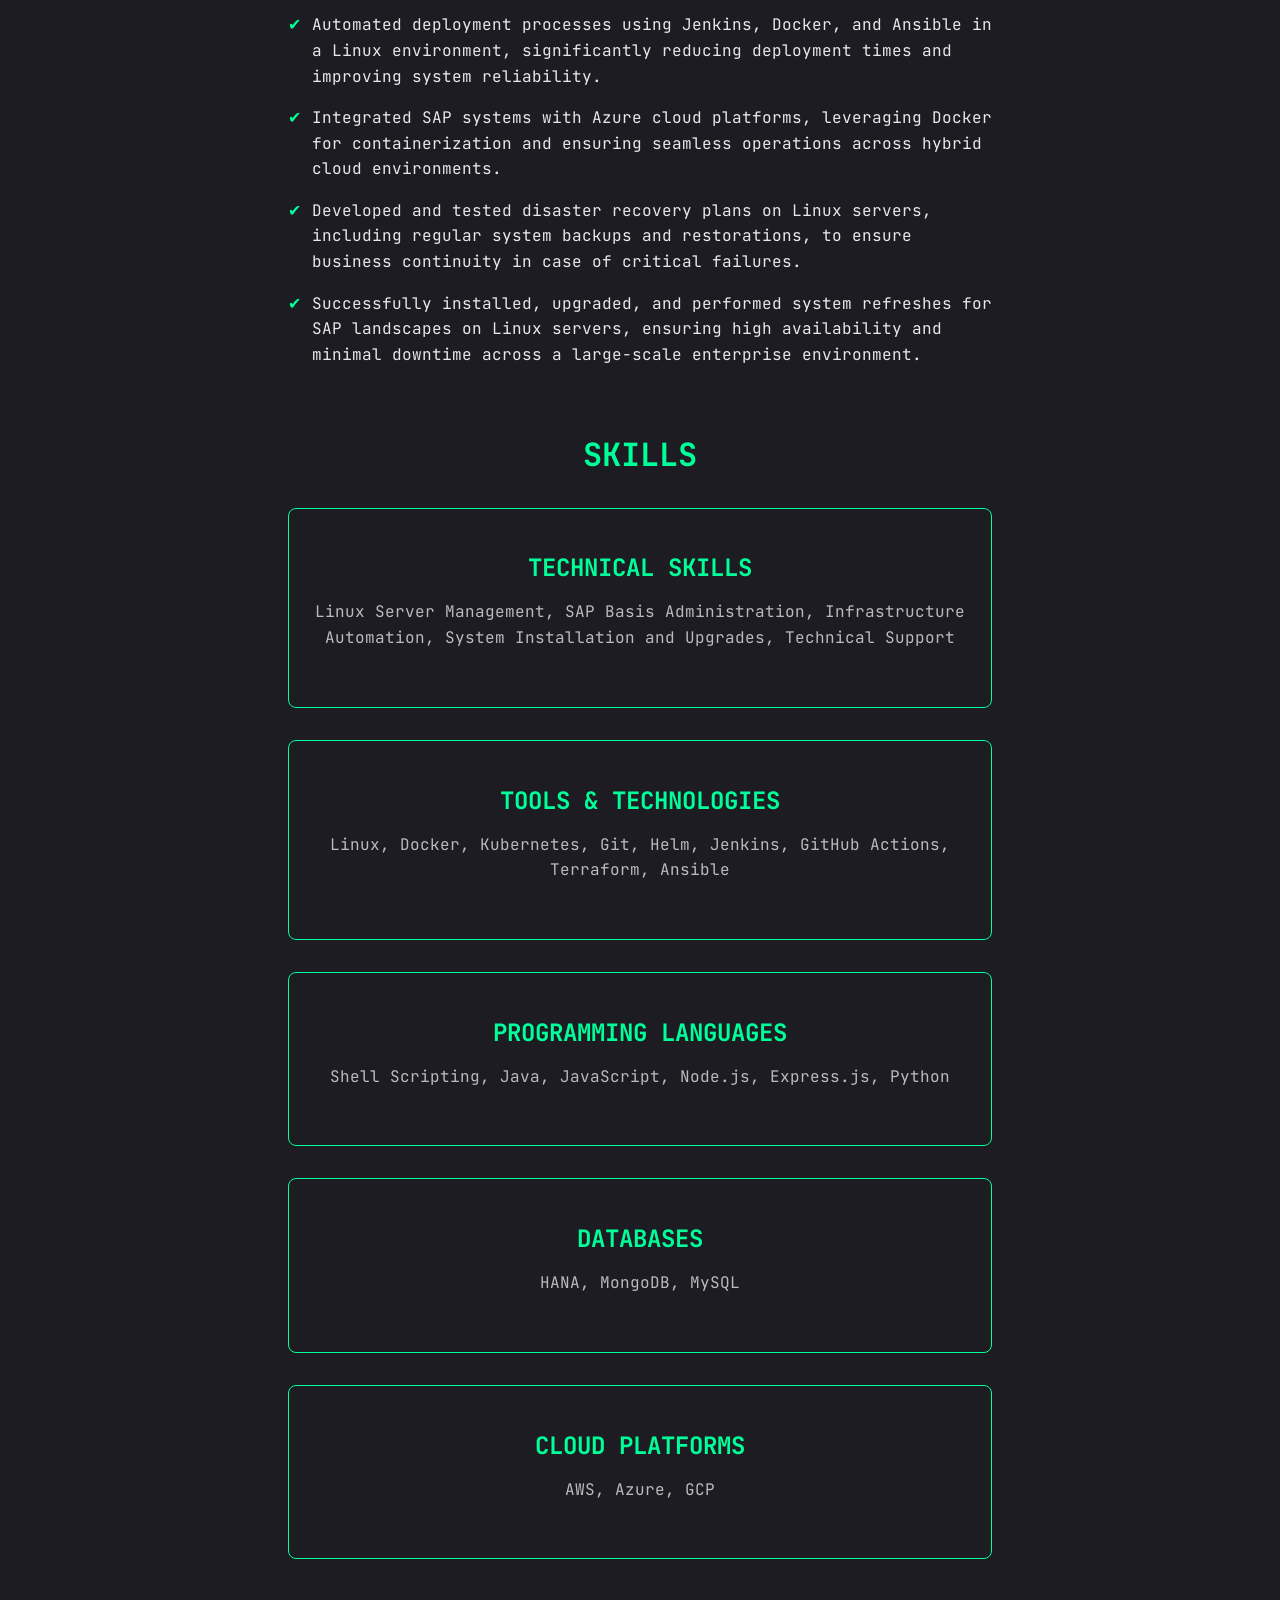
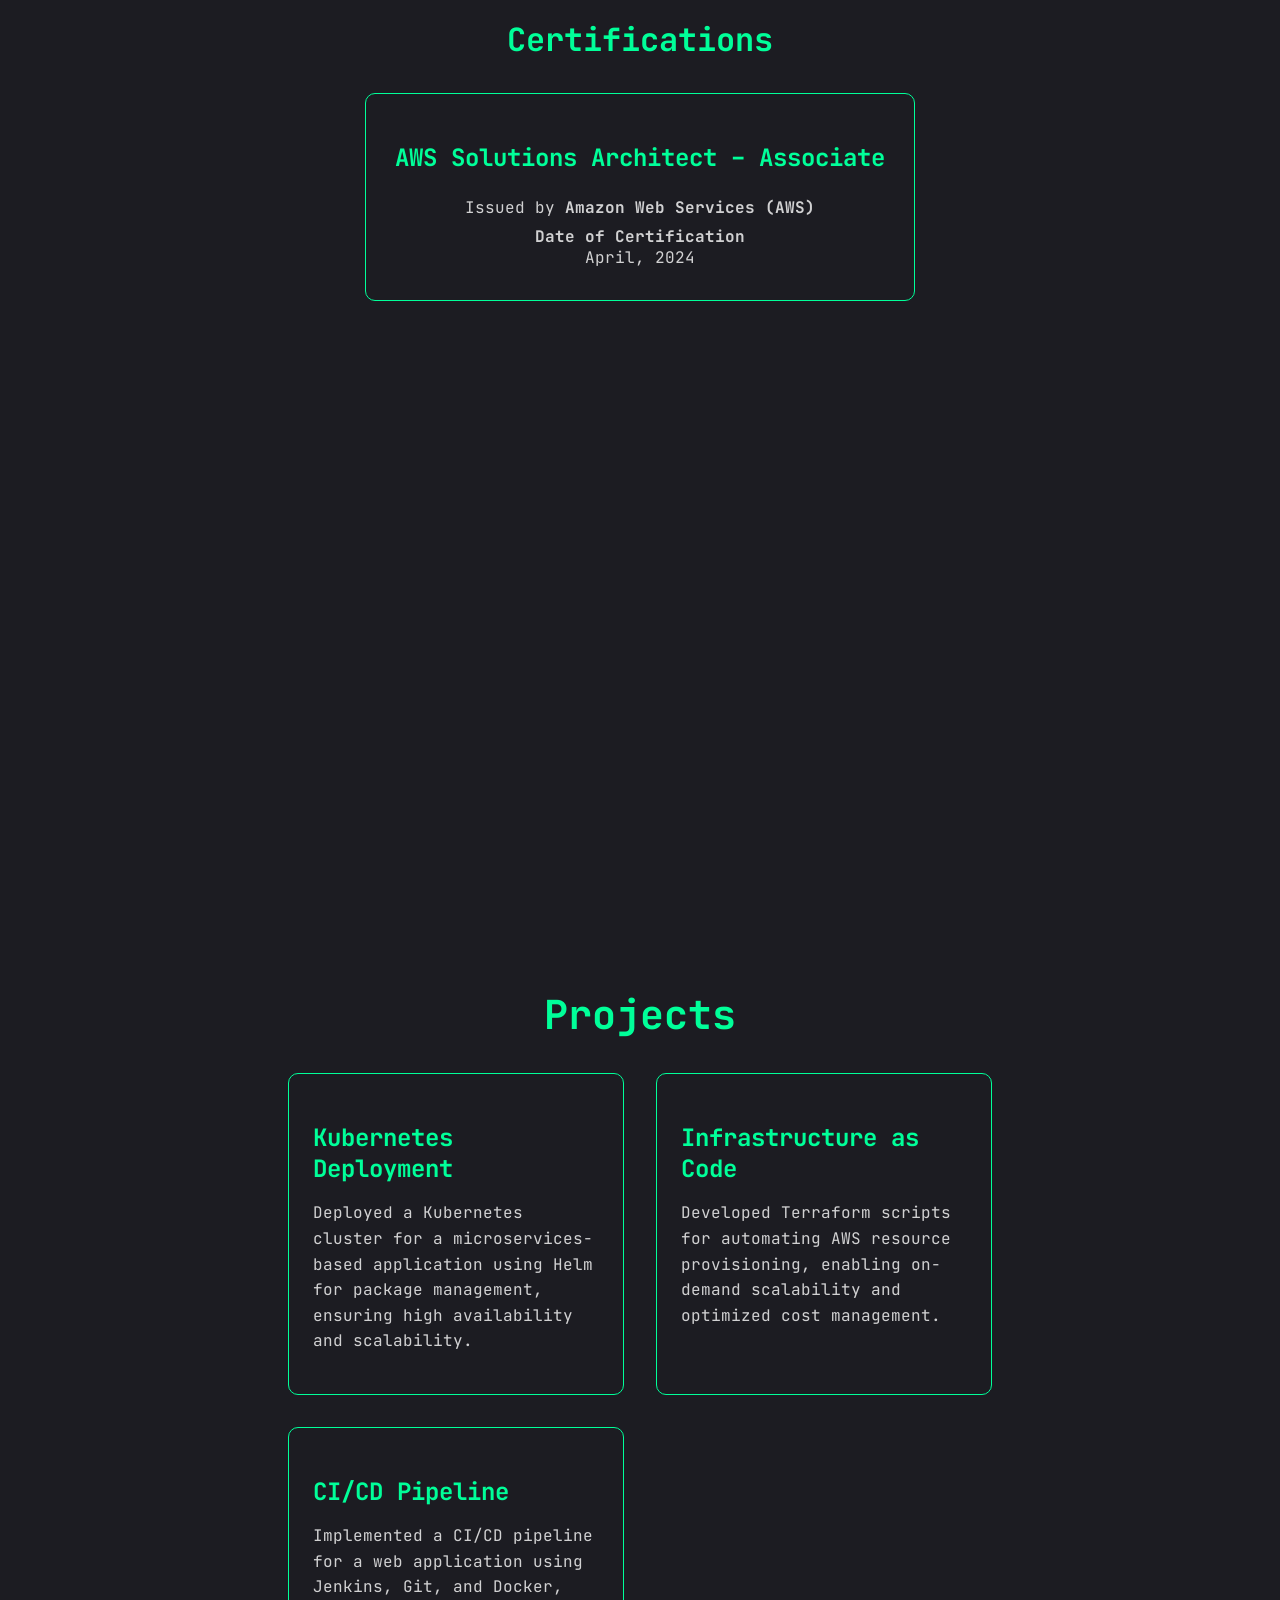
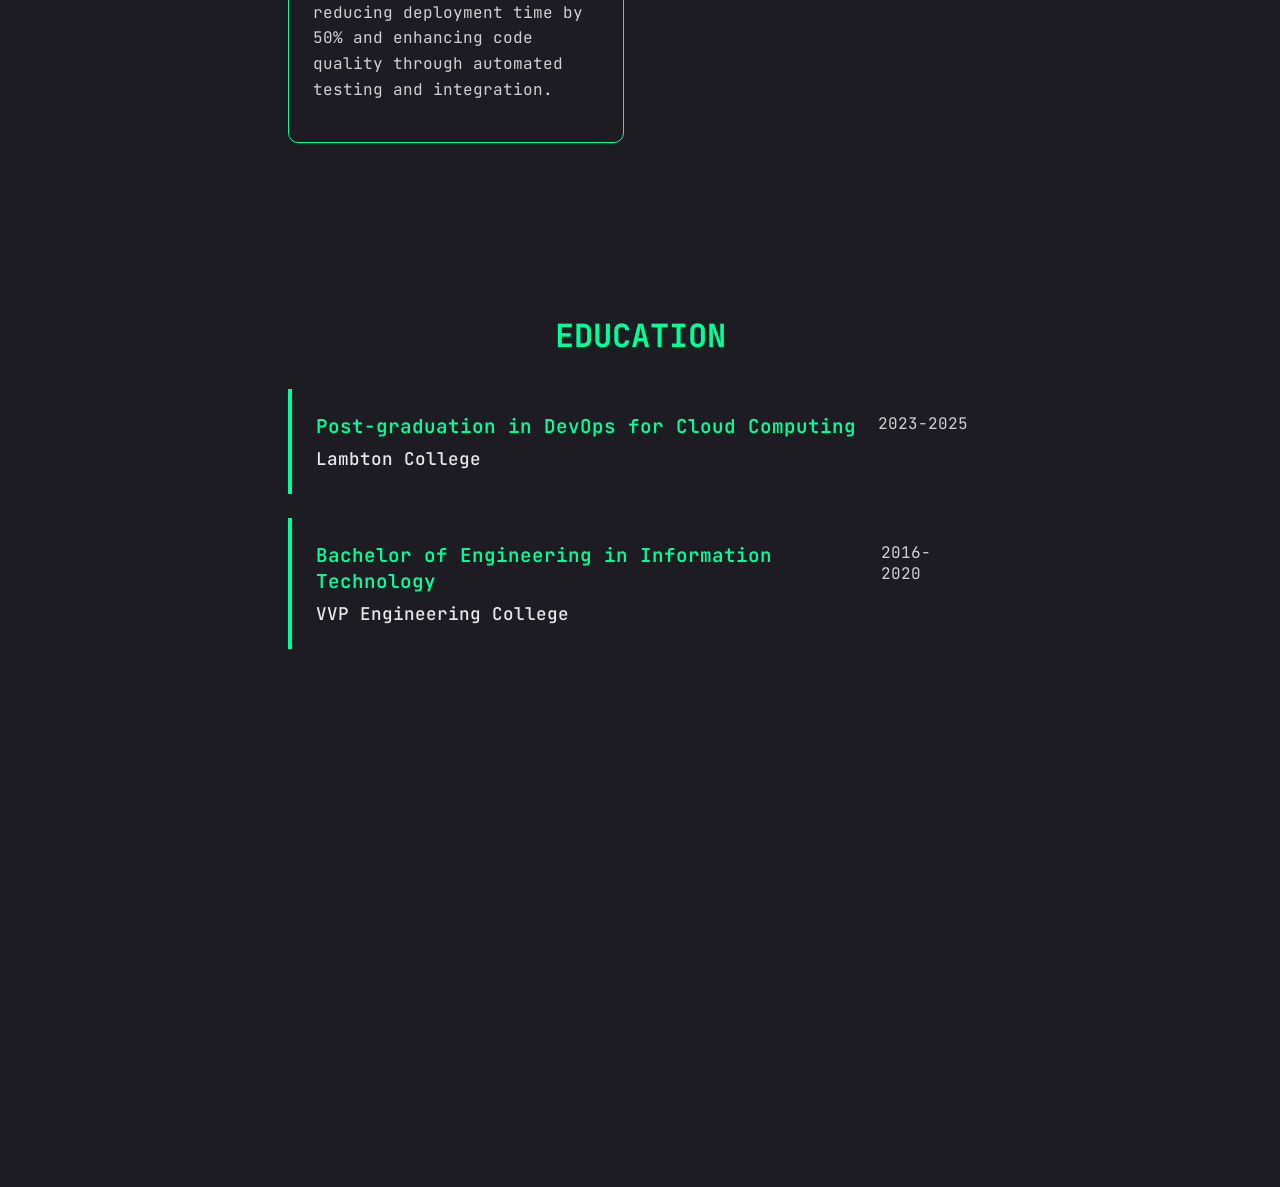
==== commit 9150825a: "Revise DevOps Engineer summary in index.html Updated summary to reflect broader experience in DevOps" ====
--- a/index.html
+++ b/index.html
@@ -38,10 +38,11 @@
             <p class="mail">Scarborough, Ontario, Canada</p>
 
             <p class="summary">
-              I’m a DevOps Engineer skilled in Linux environments, CI/CD, and
+              DevOps Engineer with experience in Linux administration, cloud technologies, and automation. Skilled in AWS, Ansible, Jenkins, Docker, and SAP Basis administration. Passionate about building scalable infrastructure, improving deployment processes, and delivering reliable cloud solutions.
+              <!-- I’m a DevOps Engineer skilled in Linux environments, CI/CD, and
               SAP Basis administration. I specialize in automation, system
               optimization, and teamwork. Seeking a DevOps Engineer Co-op role
-              to further enhance my skills in cloud technologies and automation.
+              to further enhance my skills in cloud technologies and automation. -->
             </p>
 
             <div class="contact-info">
--- a/styles.css
+++ b/styles.css
@@ -189,15 +189,19 @@
   scroll-margin-top: 60px;
 }
 
-.about-container {
+/* .about-container {
   display: flex;
   align-items: center;
   justify-content: space-between;
   gap: 2rem;
   color: white;
-}
-
-.image-container {
+} */
+.about-container {
+  display: flex;
+  justify-content: flex-start;
+  color: white;
+}
+/* .image-container {
   width: 300px;
   height: 300px;
   overflow: hidden;
@@ -208,9 +212,9 @@
   border: 8px solid #008f67;
   animation: border-outline-swap 3s infinite;
   transition: 0.7s all ease-in;
-}
-
-@keyframes border-outline-swap {
+} */
+
+/* @keyframes border-outline-swap {
   0% {
     outline: 8px solid #00FF99;
     border: 8px double #008f678f;
@@ -225,18 +229,21 @@
     outline: 8px solid #00FF99;
     border: 8px double #008f678f;
   }
-}
-
-.profile-image {
+} */
+
+/* .profile-image {
   width: 100;
   height: 100%;
   object-fit: contain;
   border-radius: 50%;
-}
-
+} */
+
+/* .content {
+  max-width: 500px;
+} */
 .content {
-  max-width: 500px;
-}
+  max-width: 850px;
+} *
 
 .links a {
   text-decoration: none;
@@ -297,53 +304,53 @@
     order: 2;
   }
 
-  .image-container {
+  /* .image-container {
     order: 1;
     margin-bottom: 1rem;
     width: 200px;
     height: 200px;
+  } */
+
+  /* .profile-image {
+    width: 100;
+    height: 100%;
+  } */
+
+  .contact-info {
+    flex-direction: column-reverse;
+    gap: 0;
+  }
+
+  .mail {
+    margin-bottom: 8px;
+    margin-top: 0px
+  }
+
+  .links {
+    justify-content: center;
+  }
+
+  #about {
+    padding-top: 2rem;
+  }
+
+  .gmail {
+    color: #00FF99 !important;
+    border-bottom: 1px solid #00FF99;
+  }
+}
+
+/* @media (max-width: 1024px) {
+  .image-container {
+    width: 250px;
+    height: 250px;
   }
 
   .profile-image {
     width: 100;
     height: 100%;
   }
-
-  .contact-info {
-    flex-direction: column-reverse;
-    gap: 0;
-  }
-
-  .mail {
-    margin-bottom: 8px;
-    margin-top: 0px
-  }
-
-  .links {
-    justify-content: center;
-  }
-
-  #about {
-    padding-top: 2rem;
-  }
-
-  .gmail {
-    color: #00FF99 !important;
-    border-bottom: 1px solid #00FF99;
-  }
-}
-
-@media (max-width: 1024px) {
-  .image-container {
-    width: 250px;
-    height: 250px;
-  }
-
-  .profile-image {
-    width: 100;
-    height: 100%;
-  }
-}
+} */
 
 .name {
   color: #00FF99
@@ -714,4 +721,4 @@
     flex-direction: column;
     gap: 0.5rem
   }
-}+}
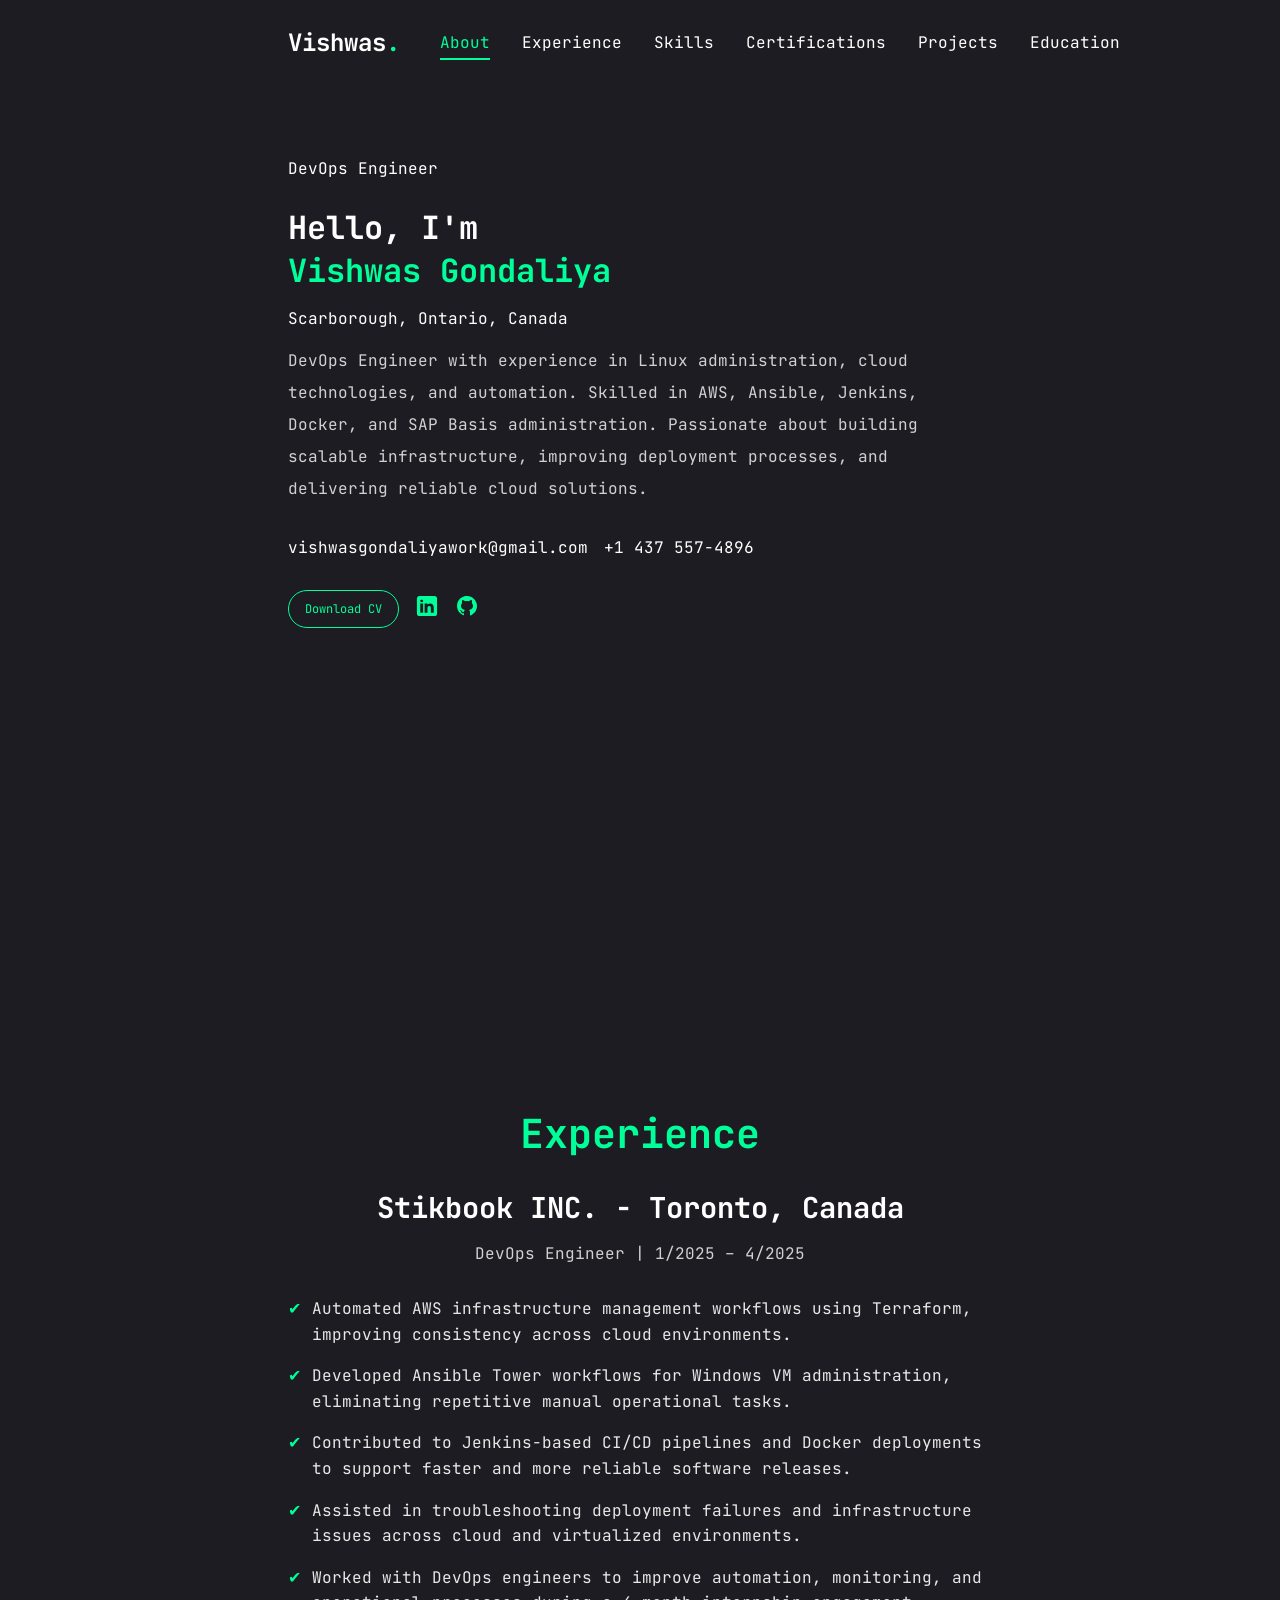
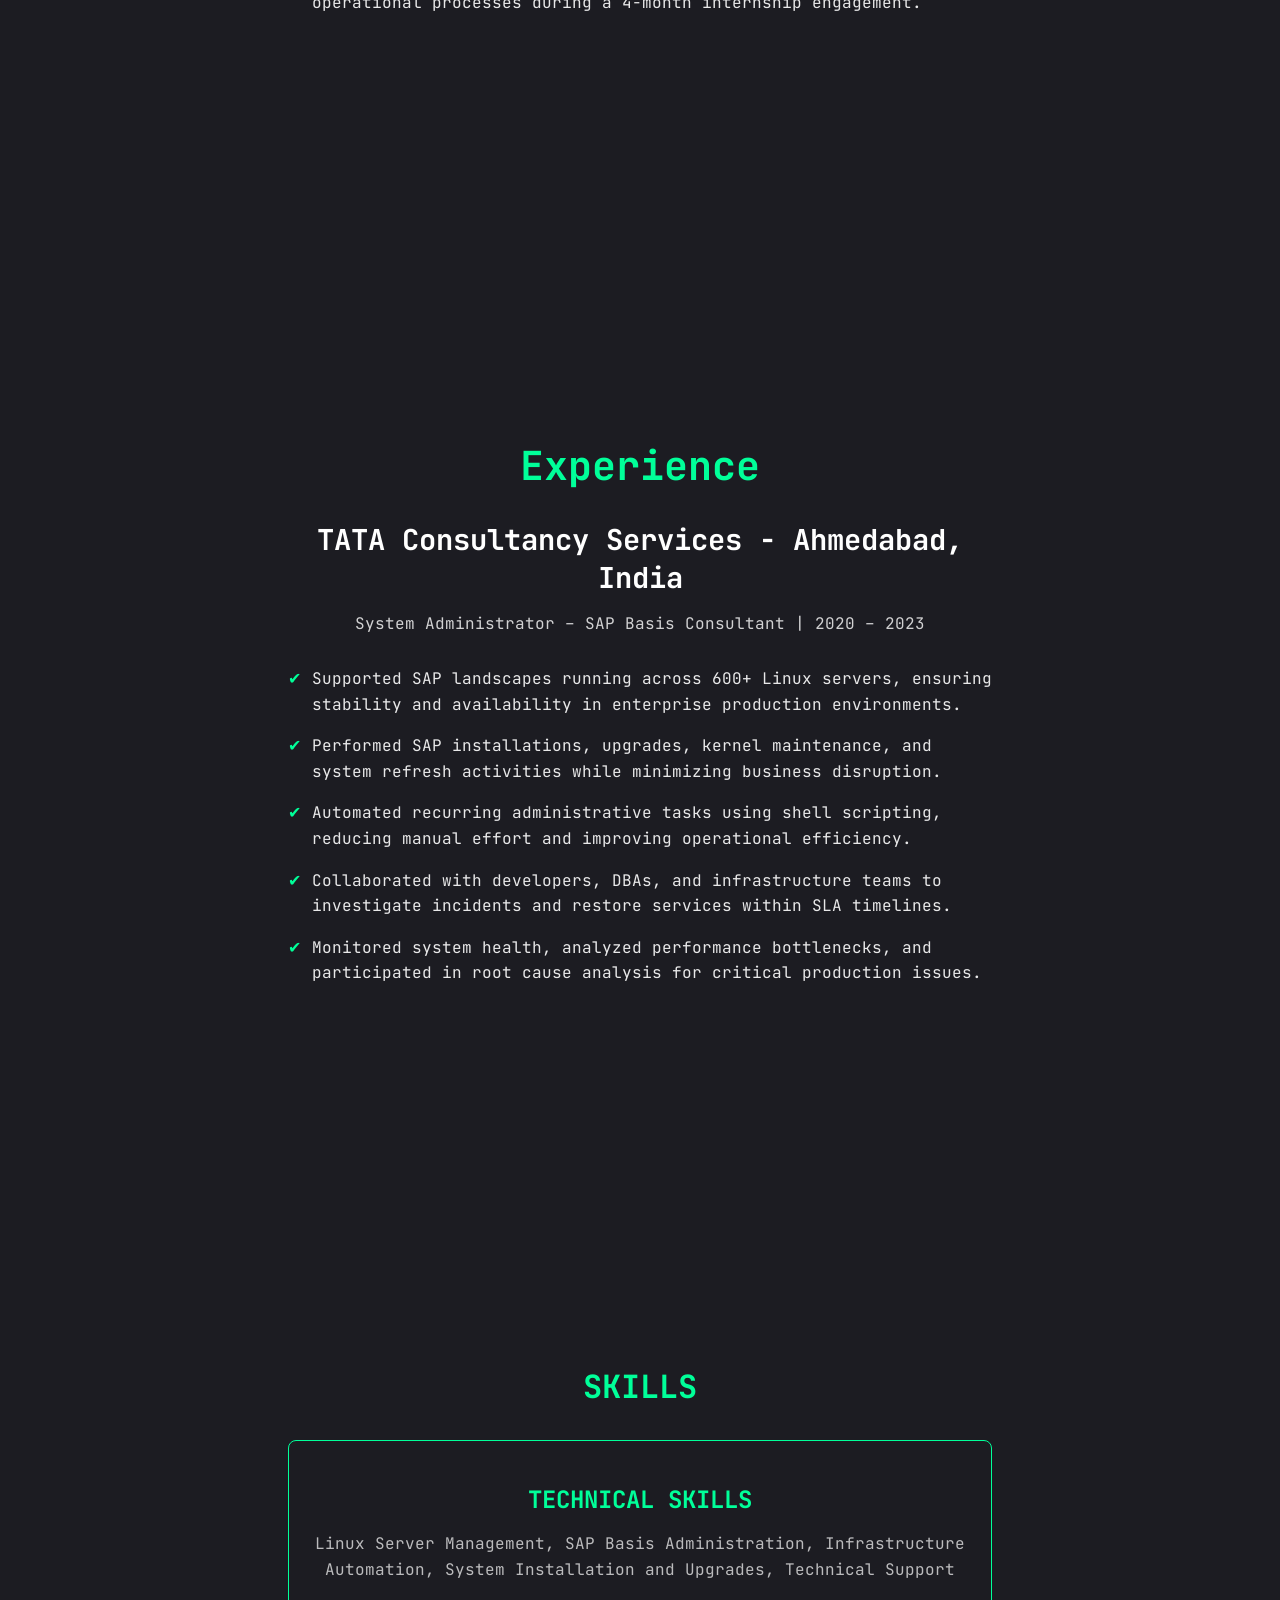
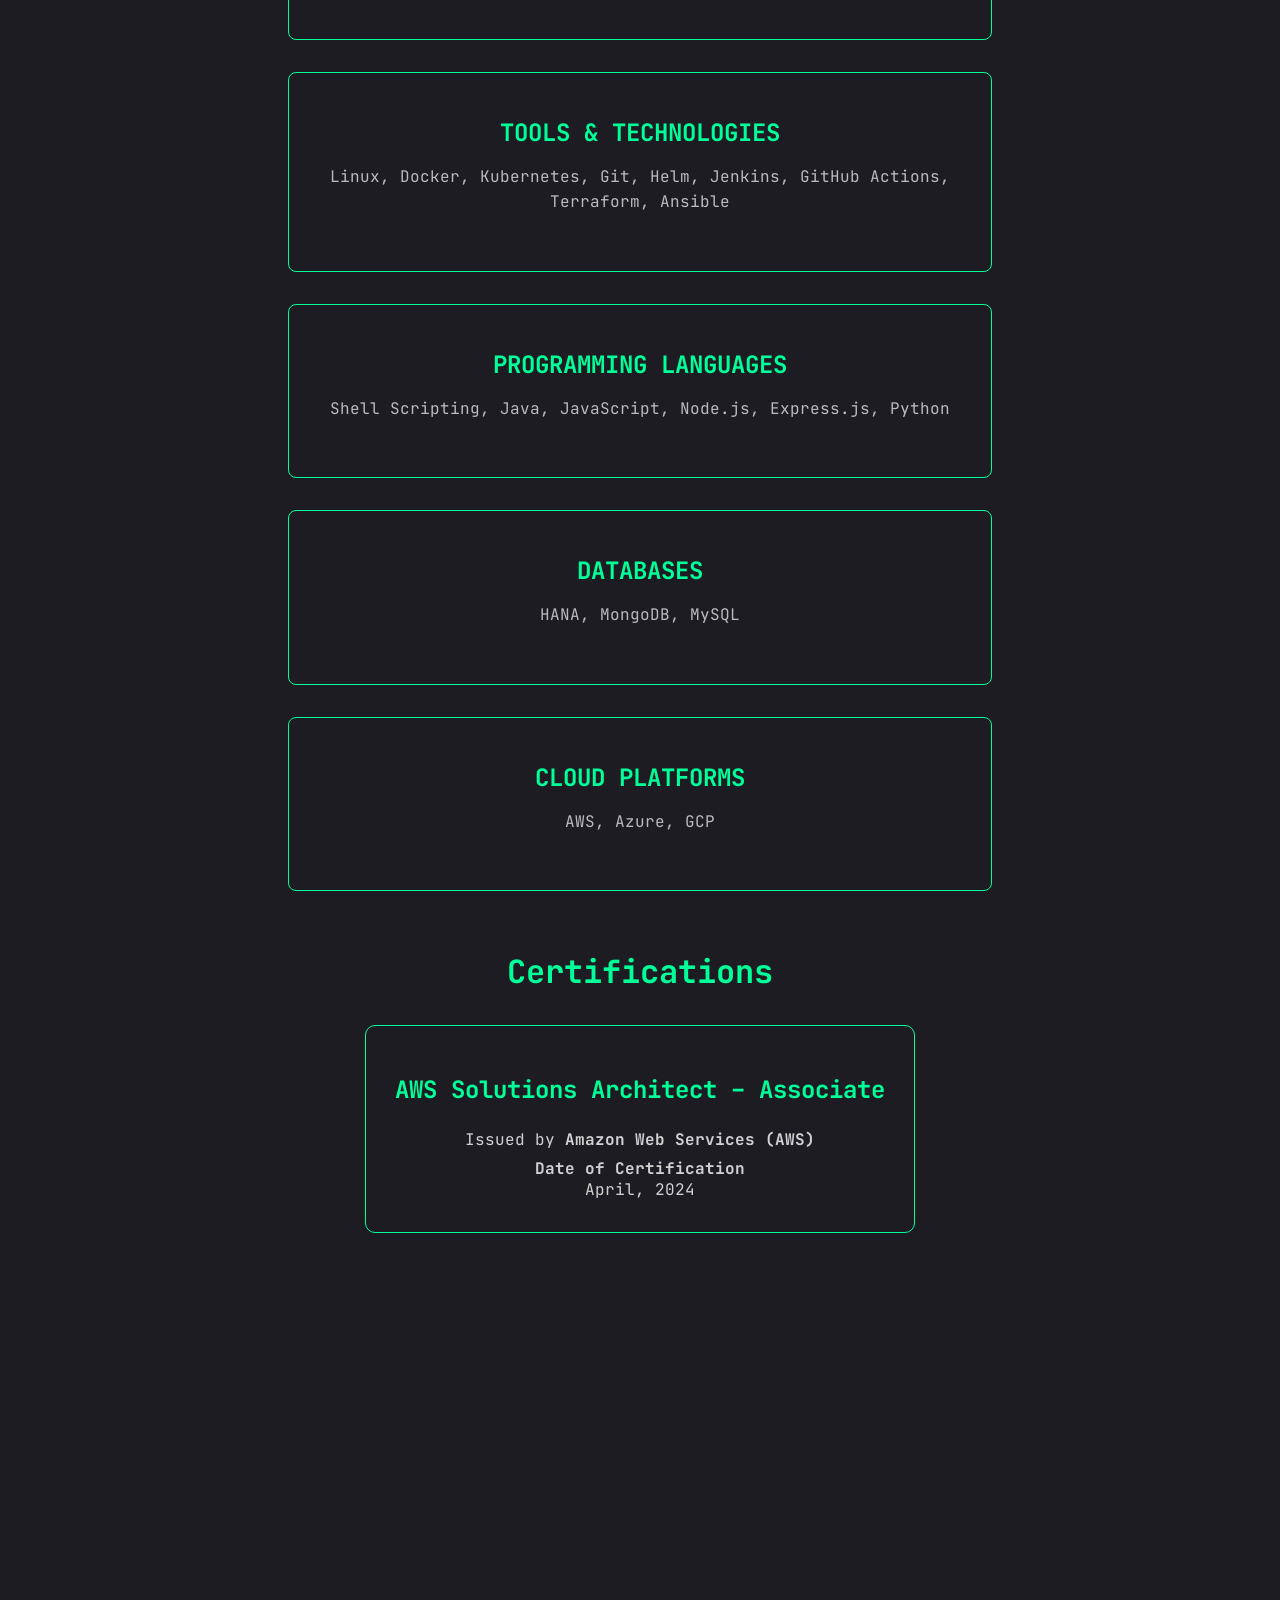
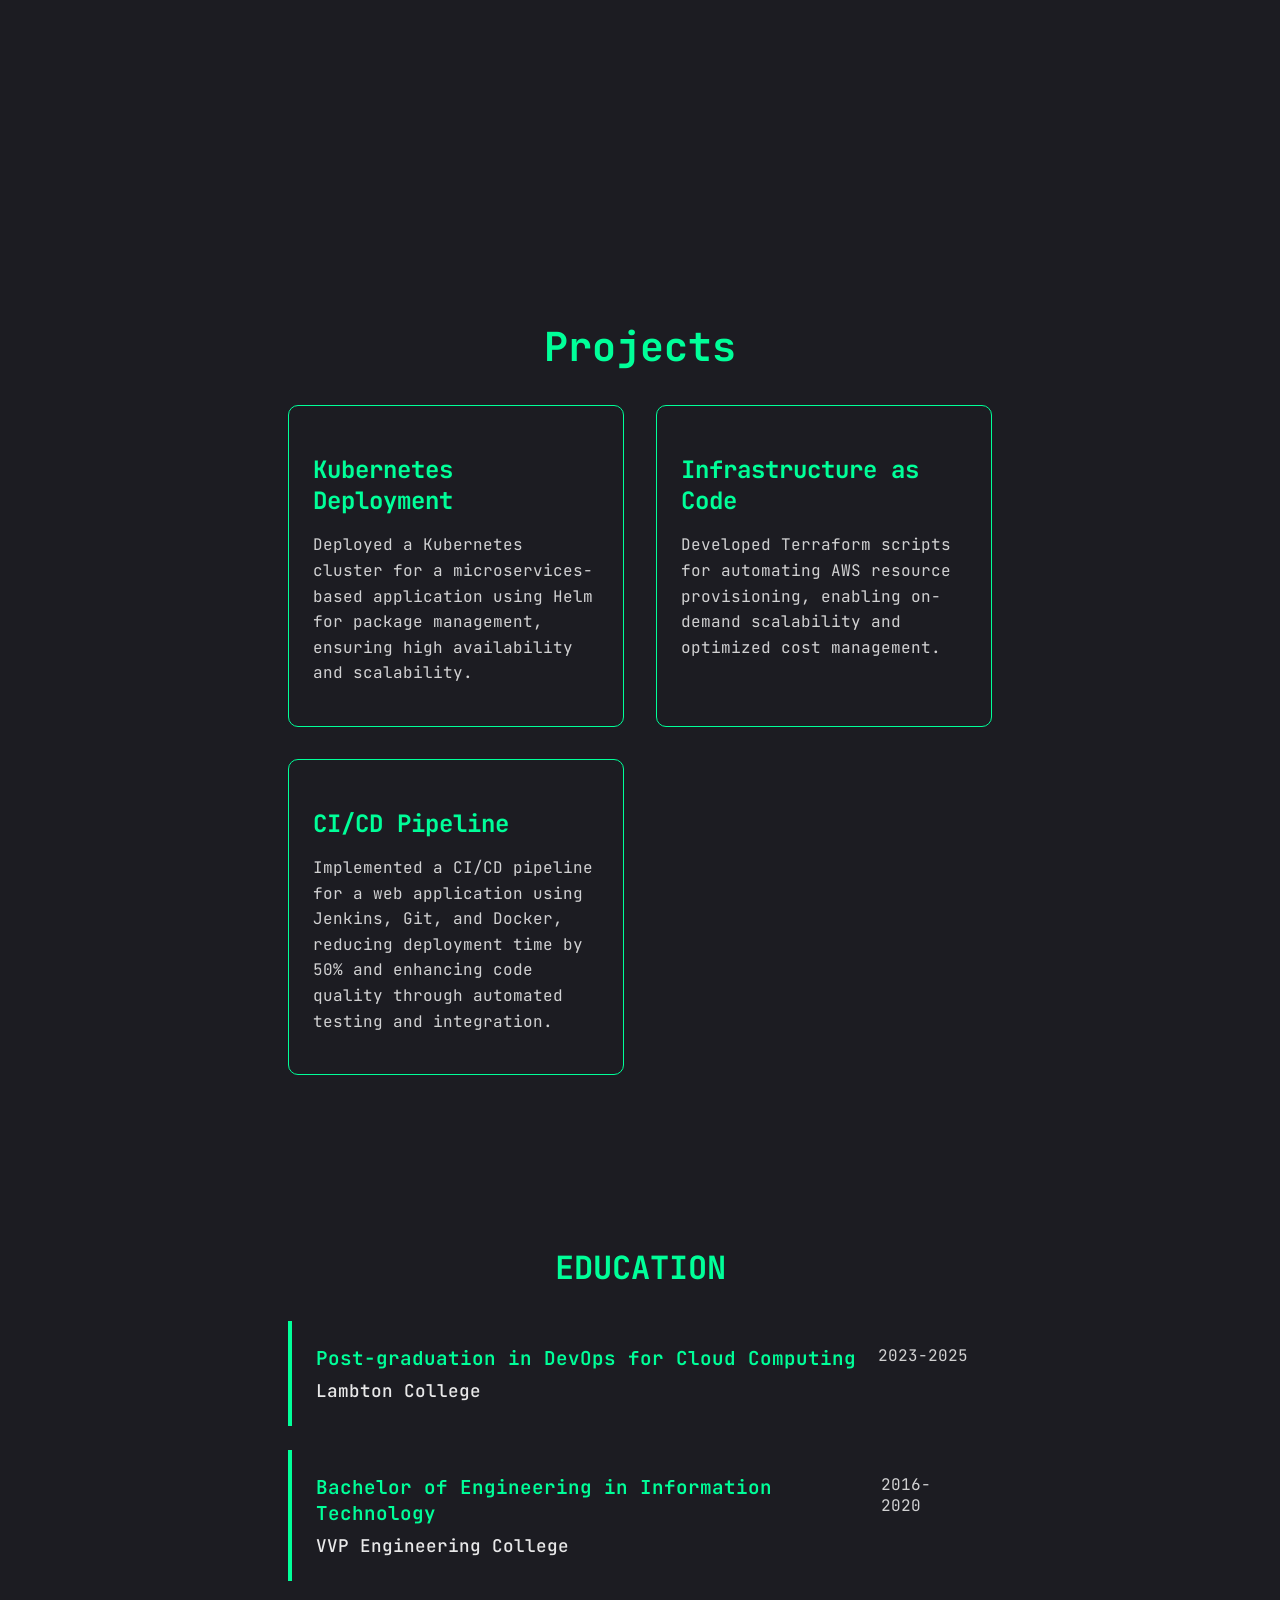
==== commit 9a24f02a: "Update experience section with new role details" ====
--- a/index.html
+++ b/index.html
@@ -65,7 +65,7 @@
                 </button>
               </p>
               <a
-                href="https://www.linkedin.com/in/vishwas-gondaliya-profile"
+                href="https://www.linkedin.com/in/vishwasgondaliya"
                 target="_blank"
                 class="social-logo-container"
               >
@@ -107,48 +107,57 @@
           </div> -->
         </div>
       </section>
-
+      <section id="experience" class="experience-section">
+        <h1>Experience</h1>
+        <h3>Stikbook INC. - Toronto, Canada</h3>
+        <p>DevOps Engineer | 1/2025 – 4/2025</p>
+    <ul>
+    <li>
+        Automated AWS infrastructure management workflows using Terraform, improving consistency across cloud environments.
+    </li>
+
+    <li>
+        Developed Ansible Tower workflows for Windows VM administration, eliminating repetitive manual operational tasks.
+    </li>
+
+    <li>
+        Contributed to Jenkins-based CI/CD pipelines and Docker deployments to support faster and more reliable software releases.
+    </li>
+
+    <li>
+        Assisted in troubleshooting deployment failures and infrastructure issues across cloud and virtualized environments.
+    </li>
+
+    <li>
+        Worked with DevOps engineers to improve automation, monitoring, and operational processes during a 4-month internship engagement.
+    </li>
+    </ul>
+      </section>
       <section id="experience" class="experience-section">
         <h1>Experience</h1>
         <h3>TATA Consultancy Services - Ahmedabad, India</h3>
         <p>System Administrator – SAP Basis Consultant | 2020 – 2023</p>
-        <ul>
-          <li>
-            Managed and maintained over 600 Linux servers, executing all SAP
-            Basis tasks in a Linux environment, including system monitoring,
-            performance tuning, and troubleshooting.
-          </li>
-          <li>
-            Worked closely with a large team of developers, DBAs, and network
-            engineers in a fast-paced environment to resolve complex technical
-            issues, ensuring project milestones were met on time.
-          </li>
-          <li>
-            Streamlined kernel upgrades and software patching processes through
-            shell scripting on Linux servers, reducing manual intervention by
-            80% and ensuring consistent system performance.
-          </li>
-          <li>
-            Automated deployment processes using Jenkins, Docker, and Ansible in
-            a Linux environment, significantly reducing deployment times and
-            improving system reliability.
-          </li>
-          <li>
-            Integrated SAP systems with Azure cloud platforms, leveraging Docker
-            for containerization and ensuring seamless operations across hybrid
-            cloud environments.
-          </li>
-          <li>
-            Developed and tested disaster recovery plans on Linux servers,
-            including regular system backups and restorations, to ensure
-            business continuity in case of critical failures.
-          </li>
-          <li>
-            Successfully installed, upgraded, and performed system refreshes for
-            SAP landscapes on Linux servers, ensuring high availability and
-            minimal downtime across a large-scale enterprise environment.
-          </li>
-        </ul>
+    <ul>
+    <li>
+        Supported SAP landscapes running across 600+ Linux servers, ensuring stability and availability in enterprise production environments.
+    </li>
+
+    <li>
+        Performed SAP installations, upgrades, kernel maintenance, and system refresh activities while minimizing business disruption.
+    </li>
+
+    <li>
+        Automated recurring administrative tasks using shell scripting, reducing manual effort and improving operational efficiency.
+    </li>
+
+    <li>
+        Collaborated with developers, DBAs, and infrastructure teams to investigate incidents and restore services within SLA timelines.
+    </li>
+
+    <li>
+        Monitored system health, analyzed performance bottlenecks, and participated in root cause analysis for critical production issues.
+    </li>
+    </ul>
       </section>
 
       <section id="skills">
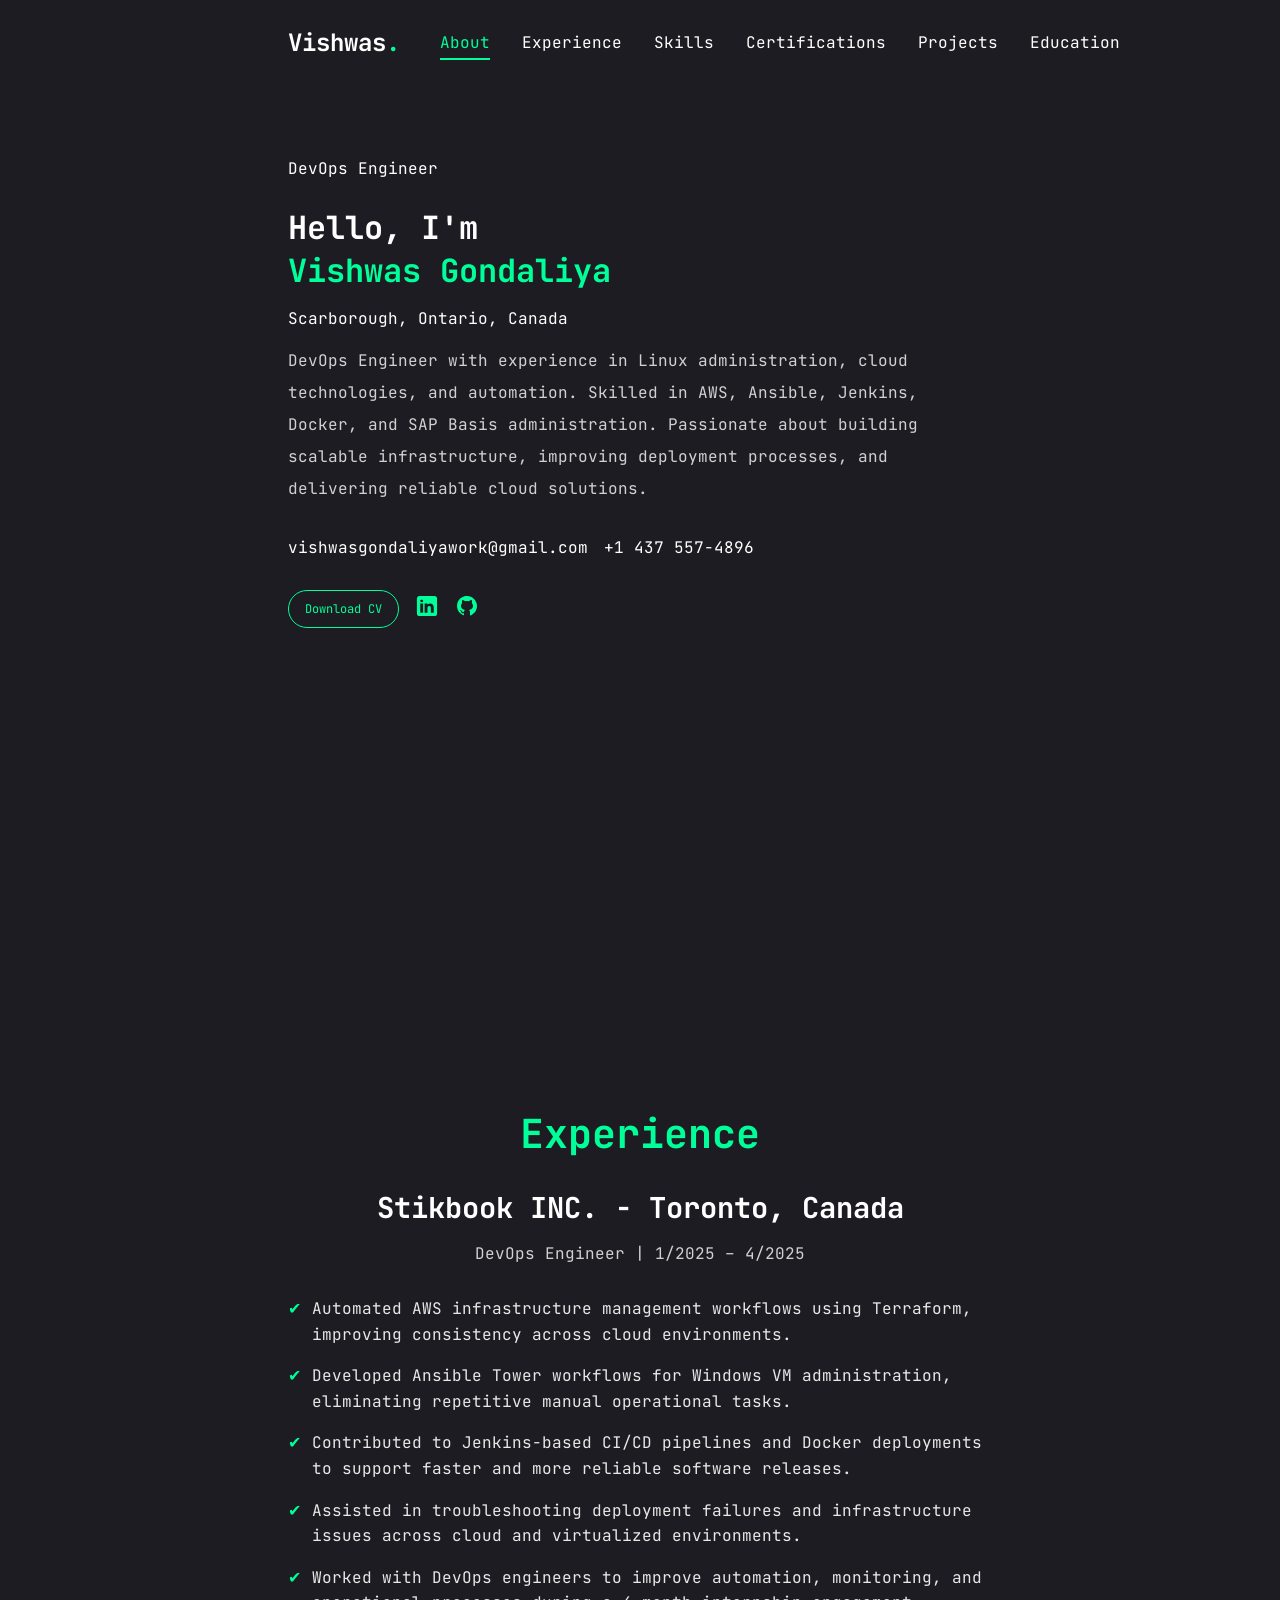
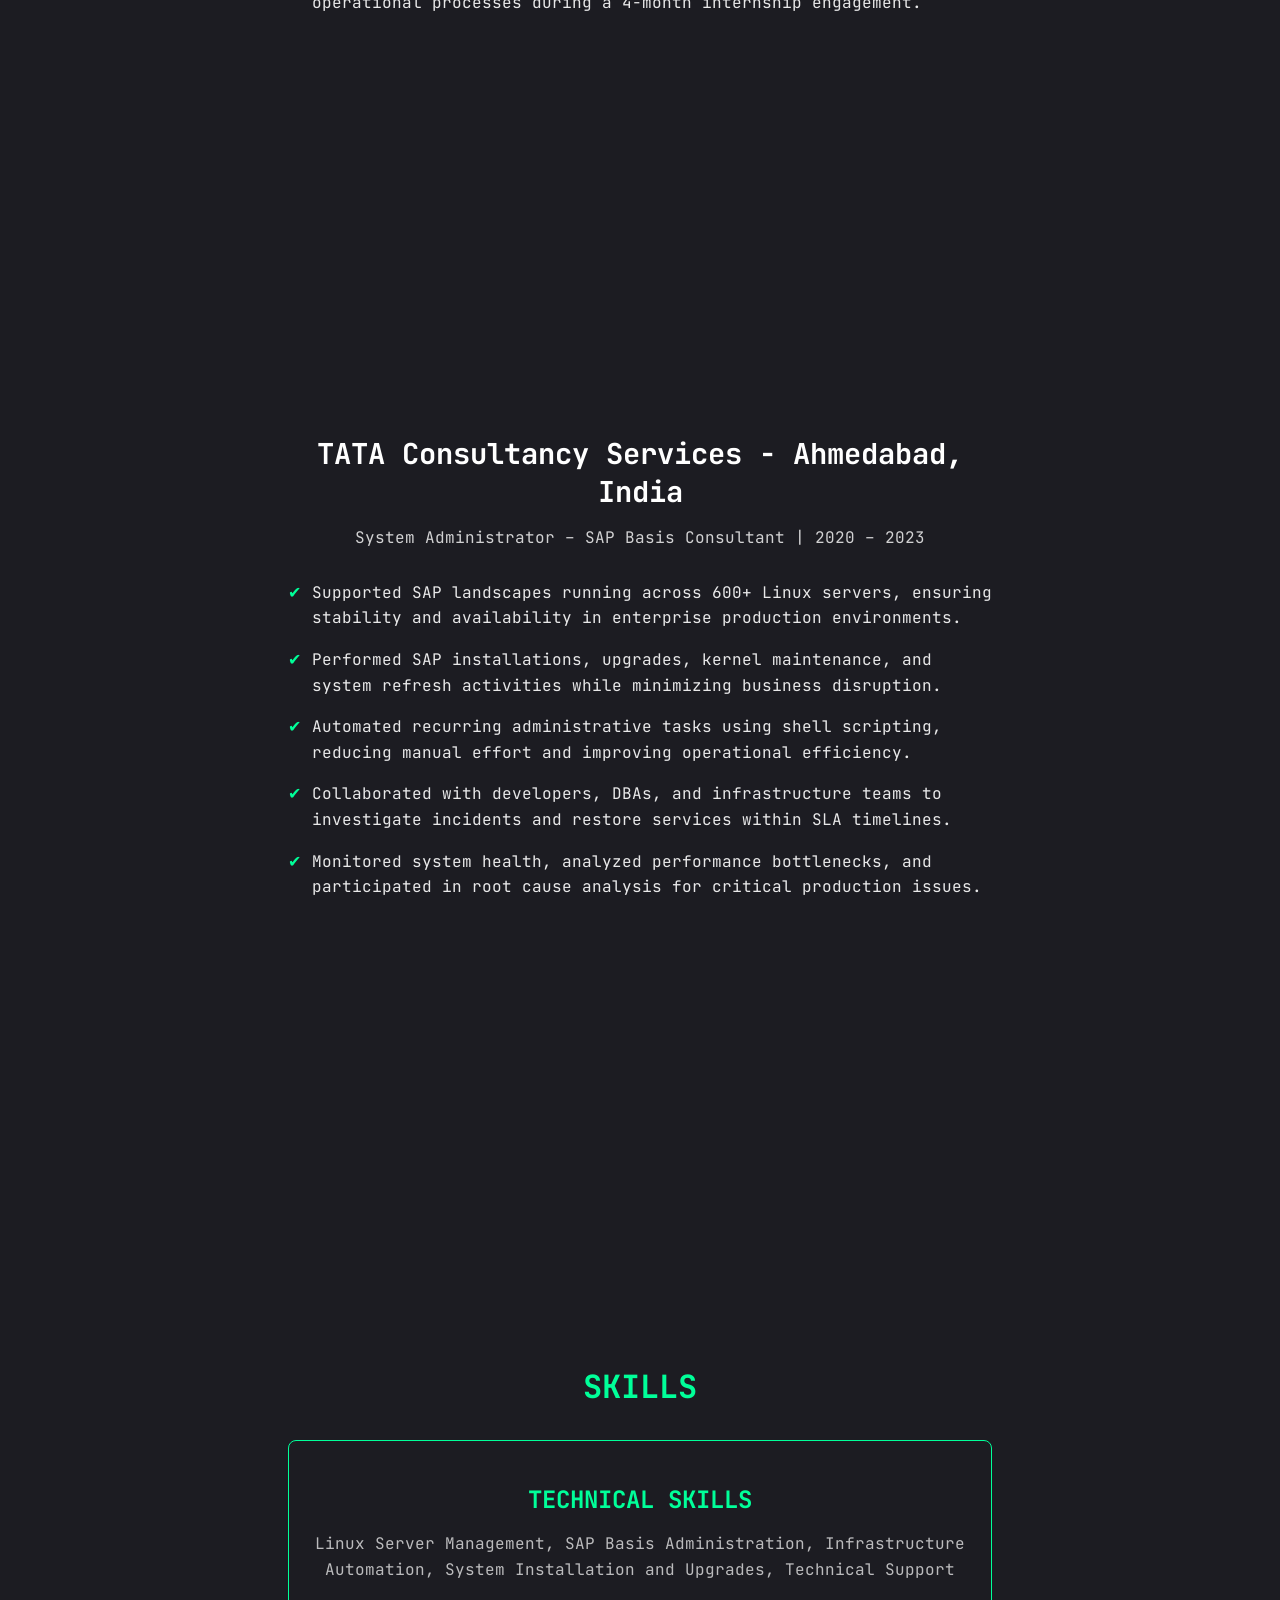
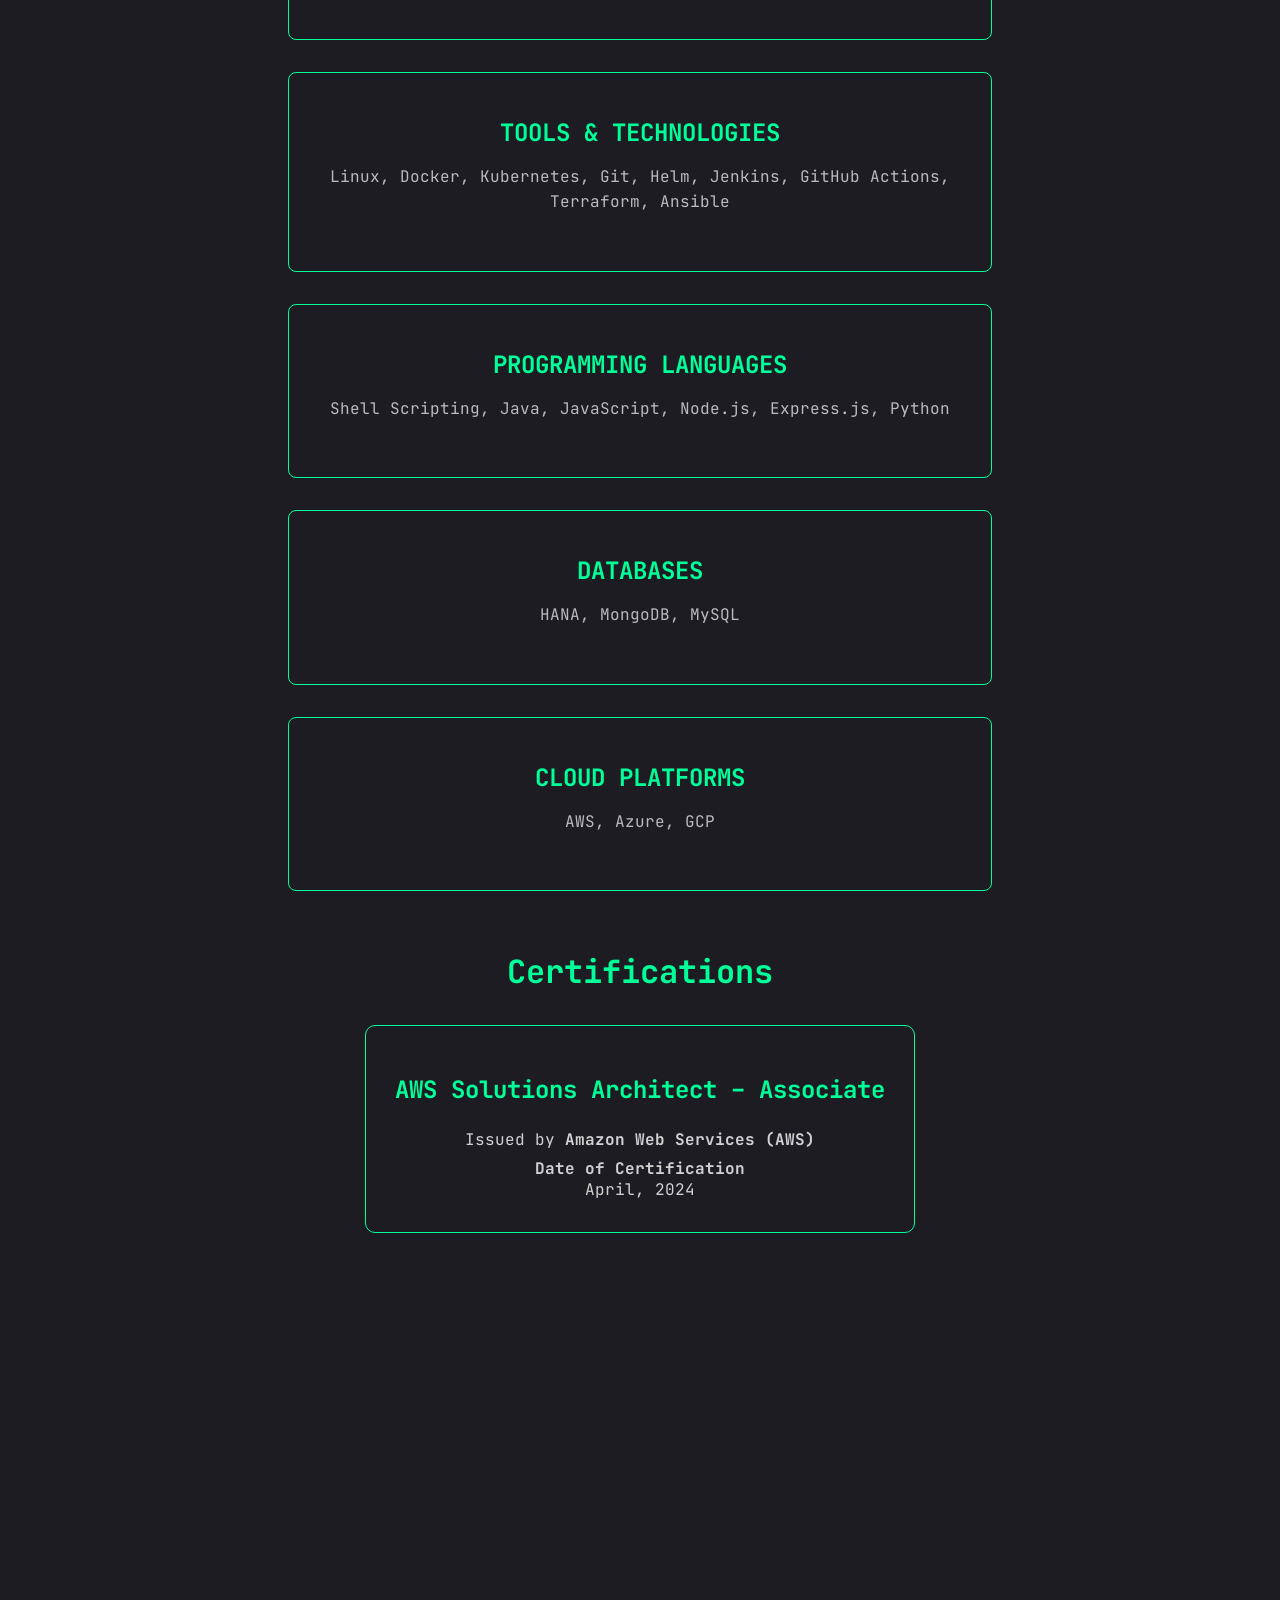
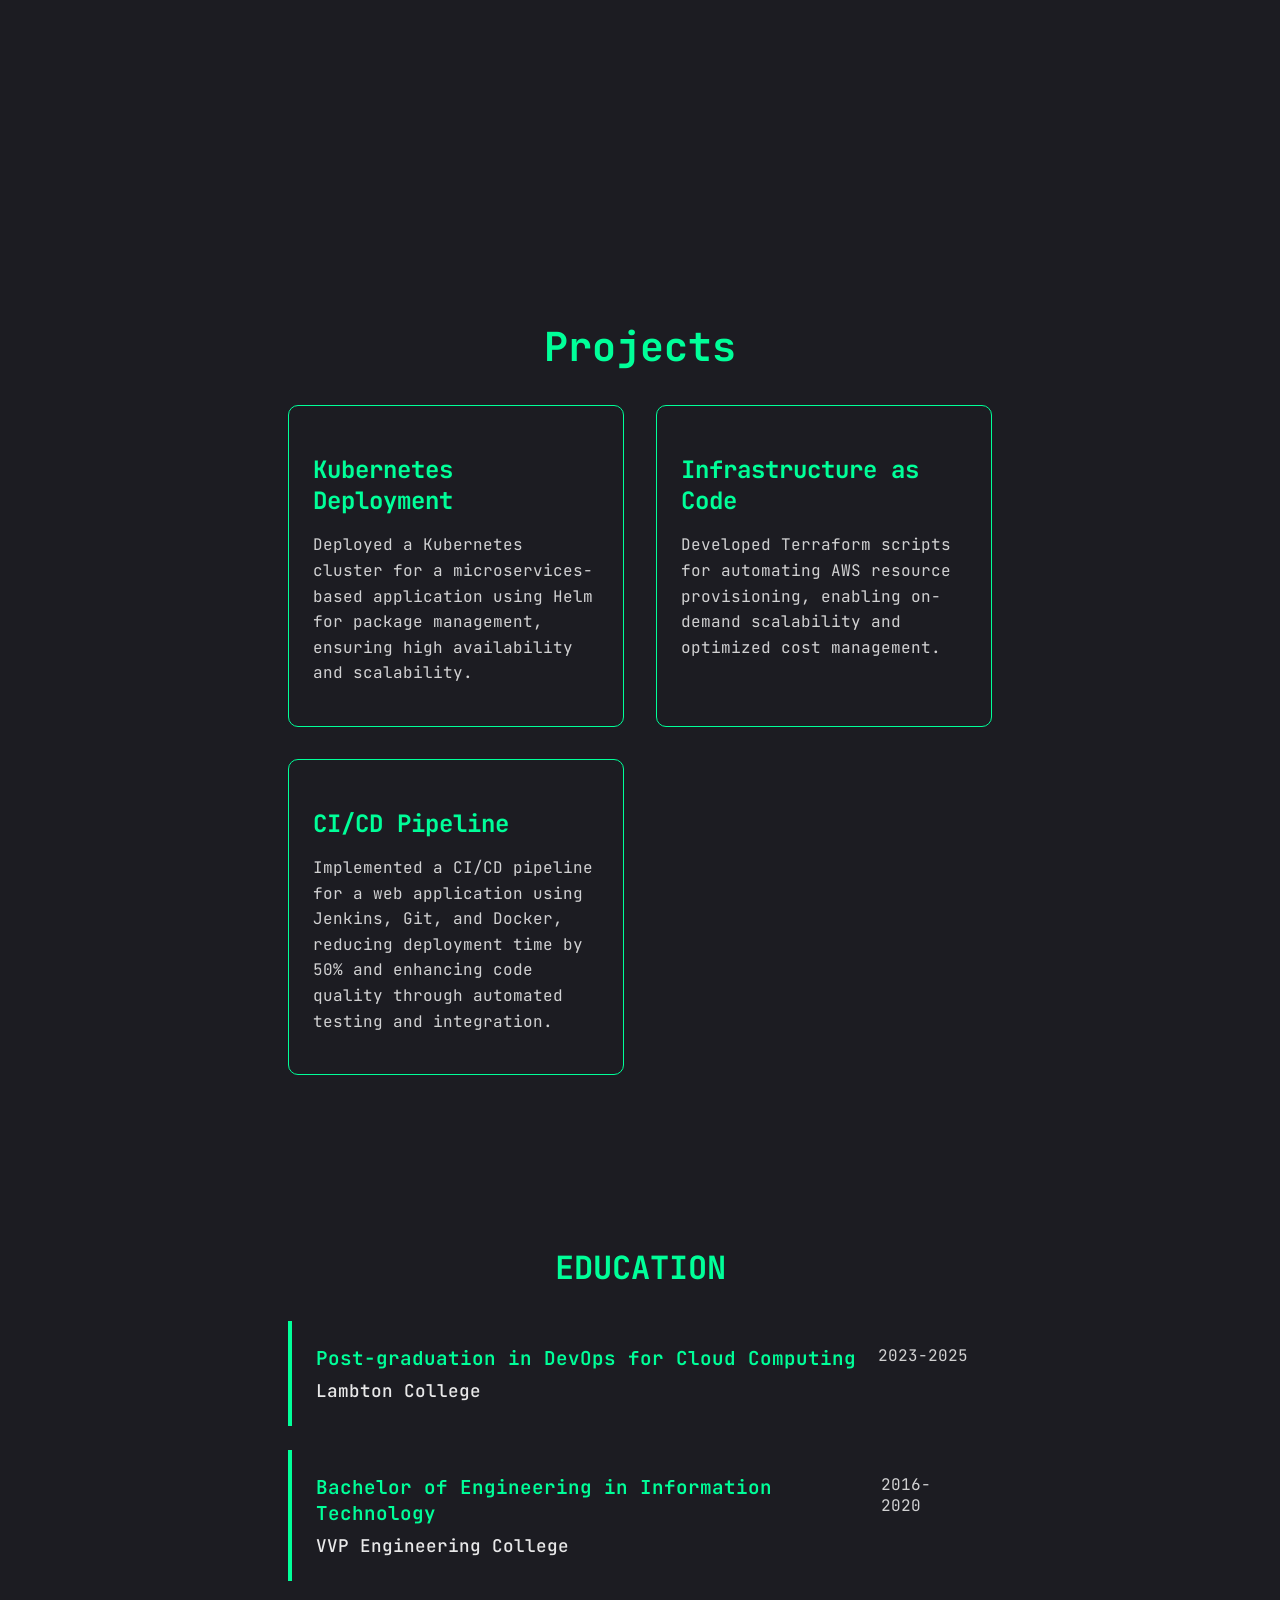
==== commit 5c809789: "Comment out Experience heading Comment out the Experience heading in index.html" ====
--- a/index.html
+++ b/index.html
@@ -134,7 +134,7 @@
     </ul>
       </section>
       <section id="experience" class="experience-section">
-        <h1>Experience</h1>
+        <!-- <h1>Experience</h1> -->
         <h3>TATA Consultancy Services - Ahmedabad, India</h3>
         <p>System Administrator – SAP Basis Consultant | 2020 – 2023</p>
     <ul>
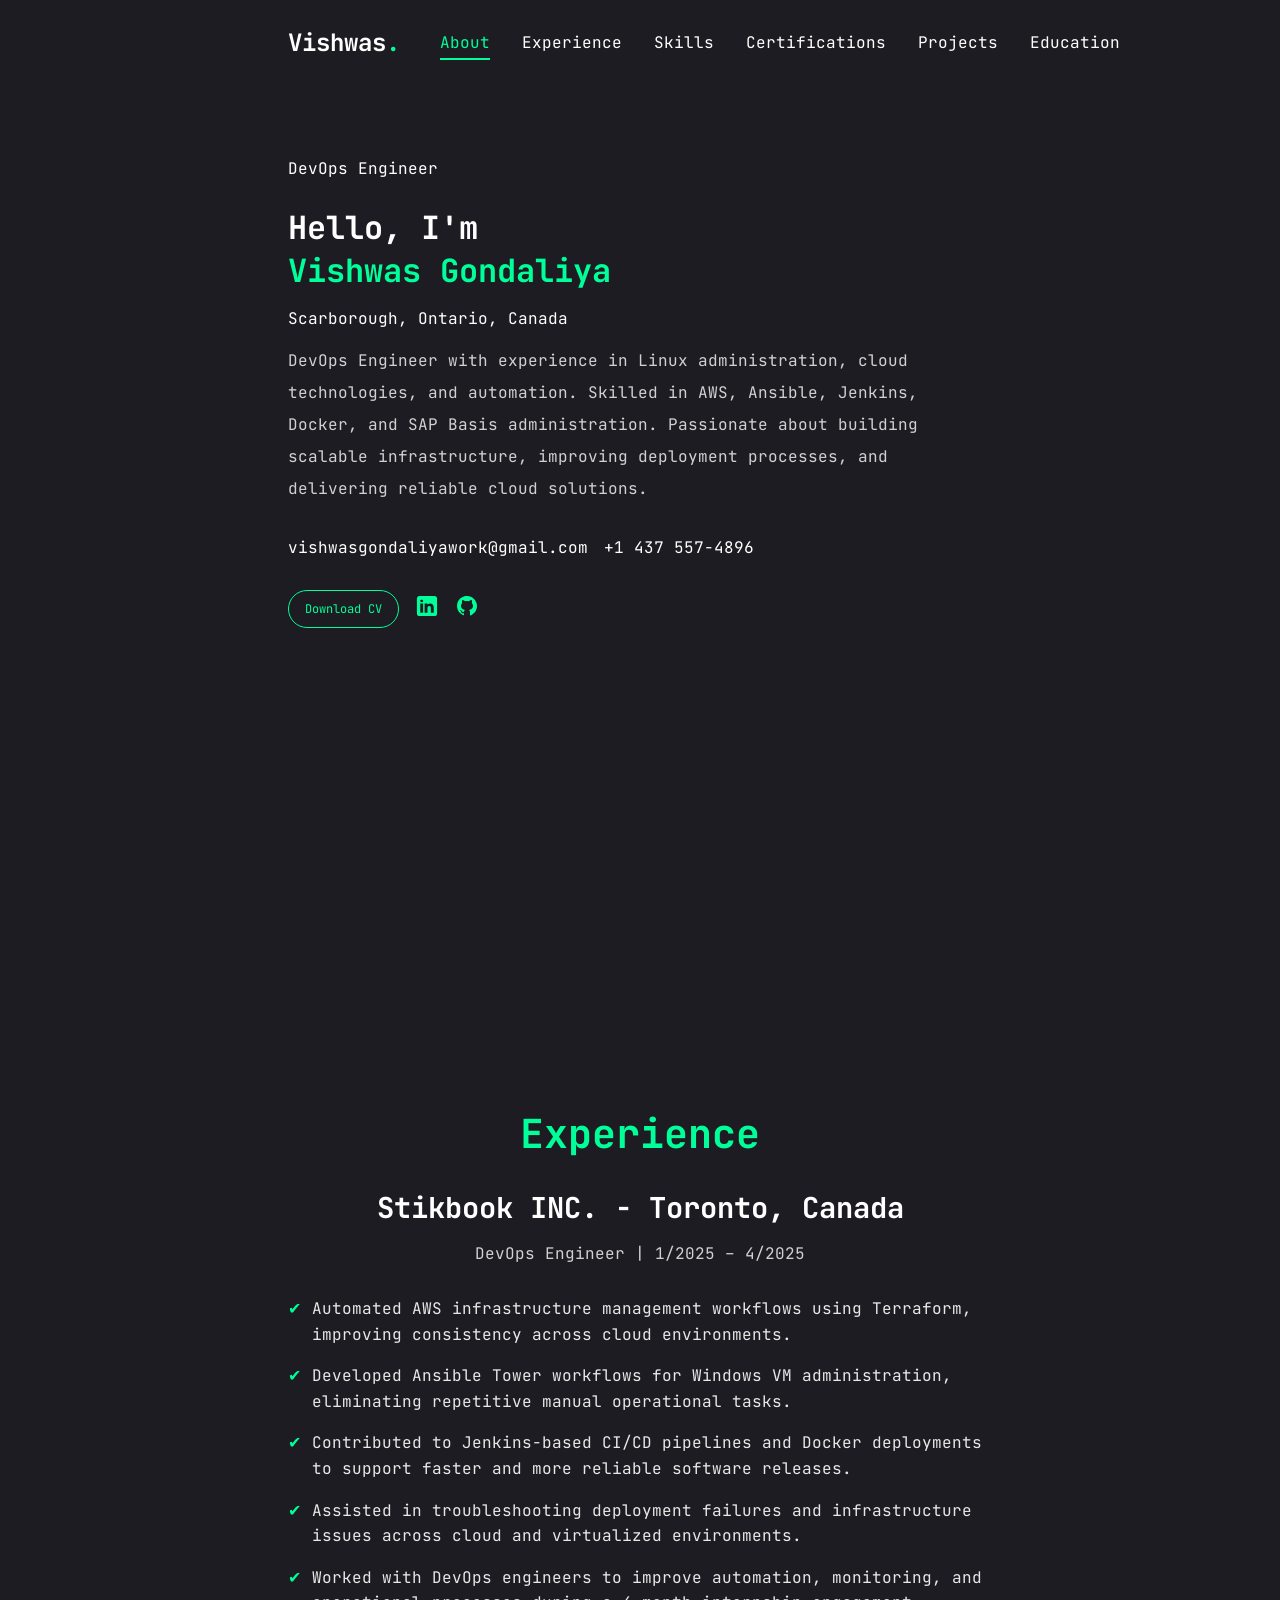
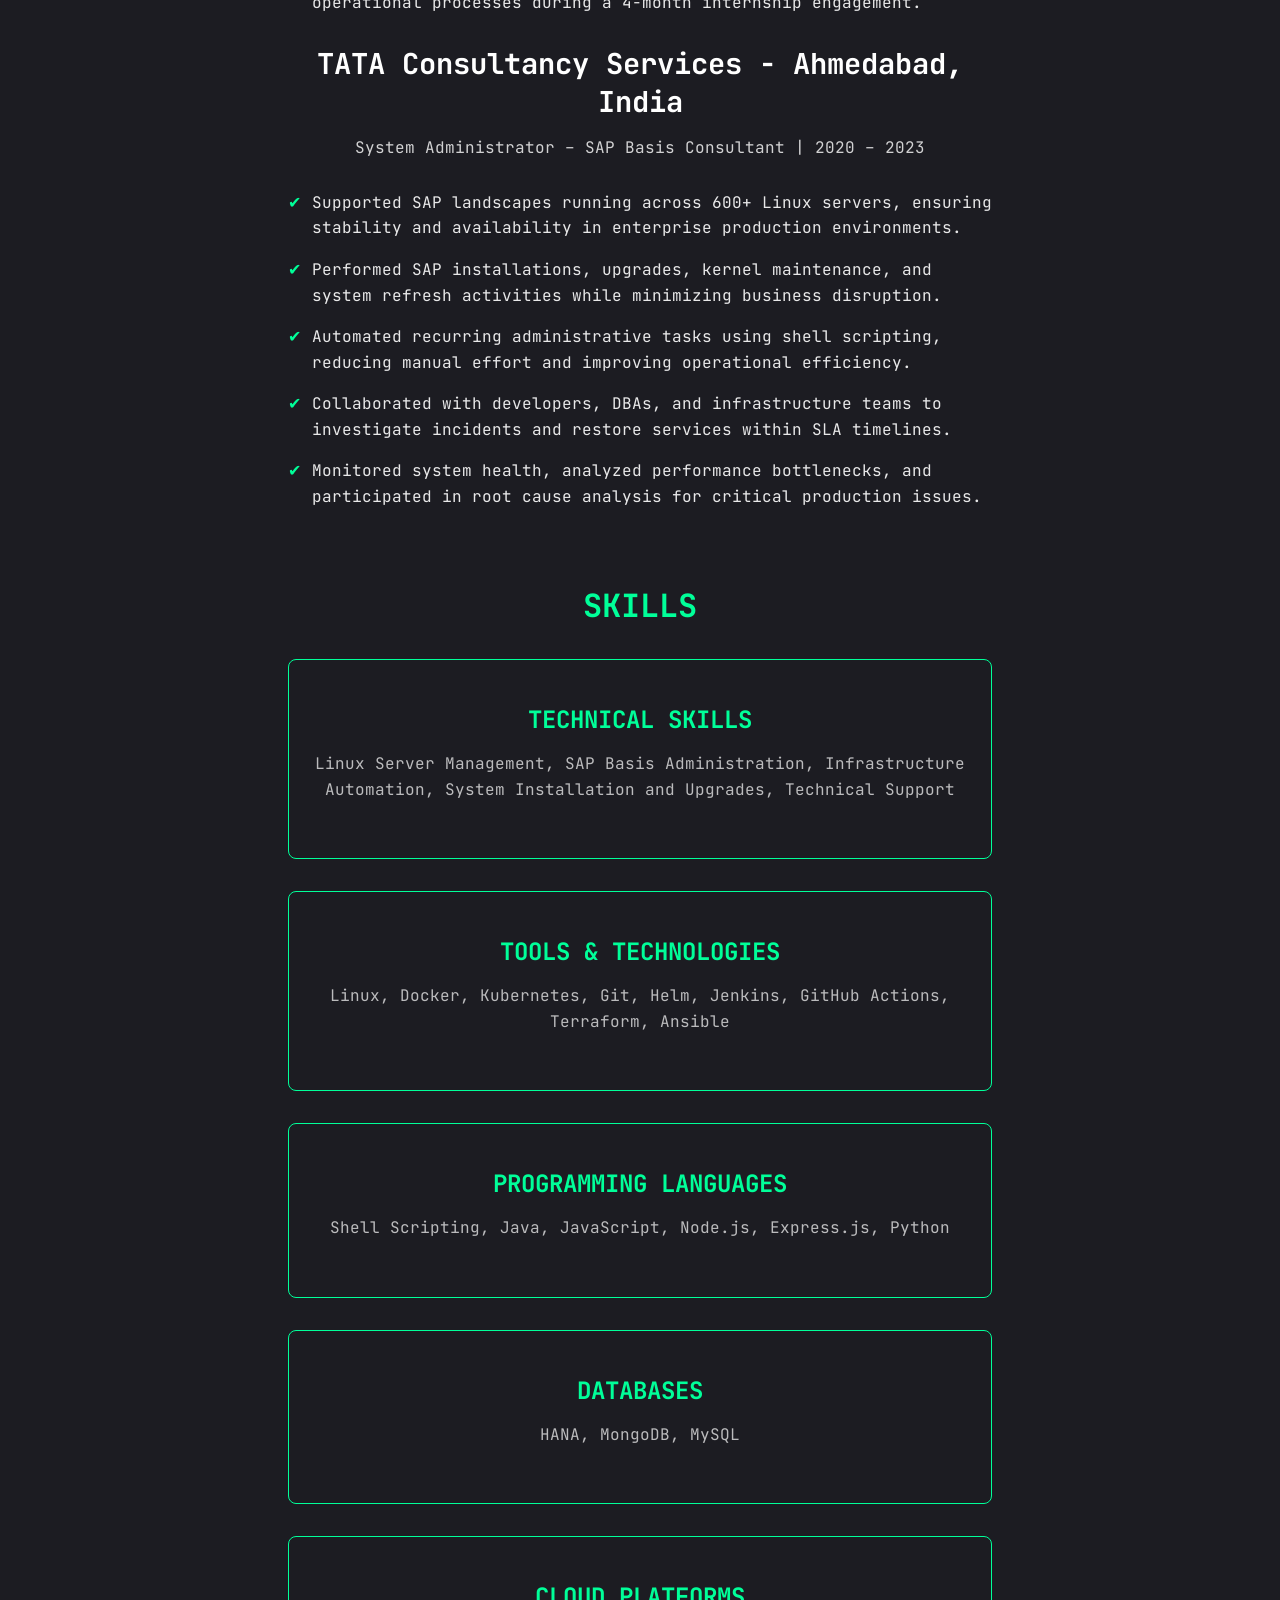
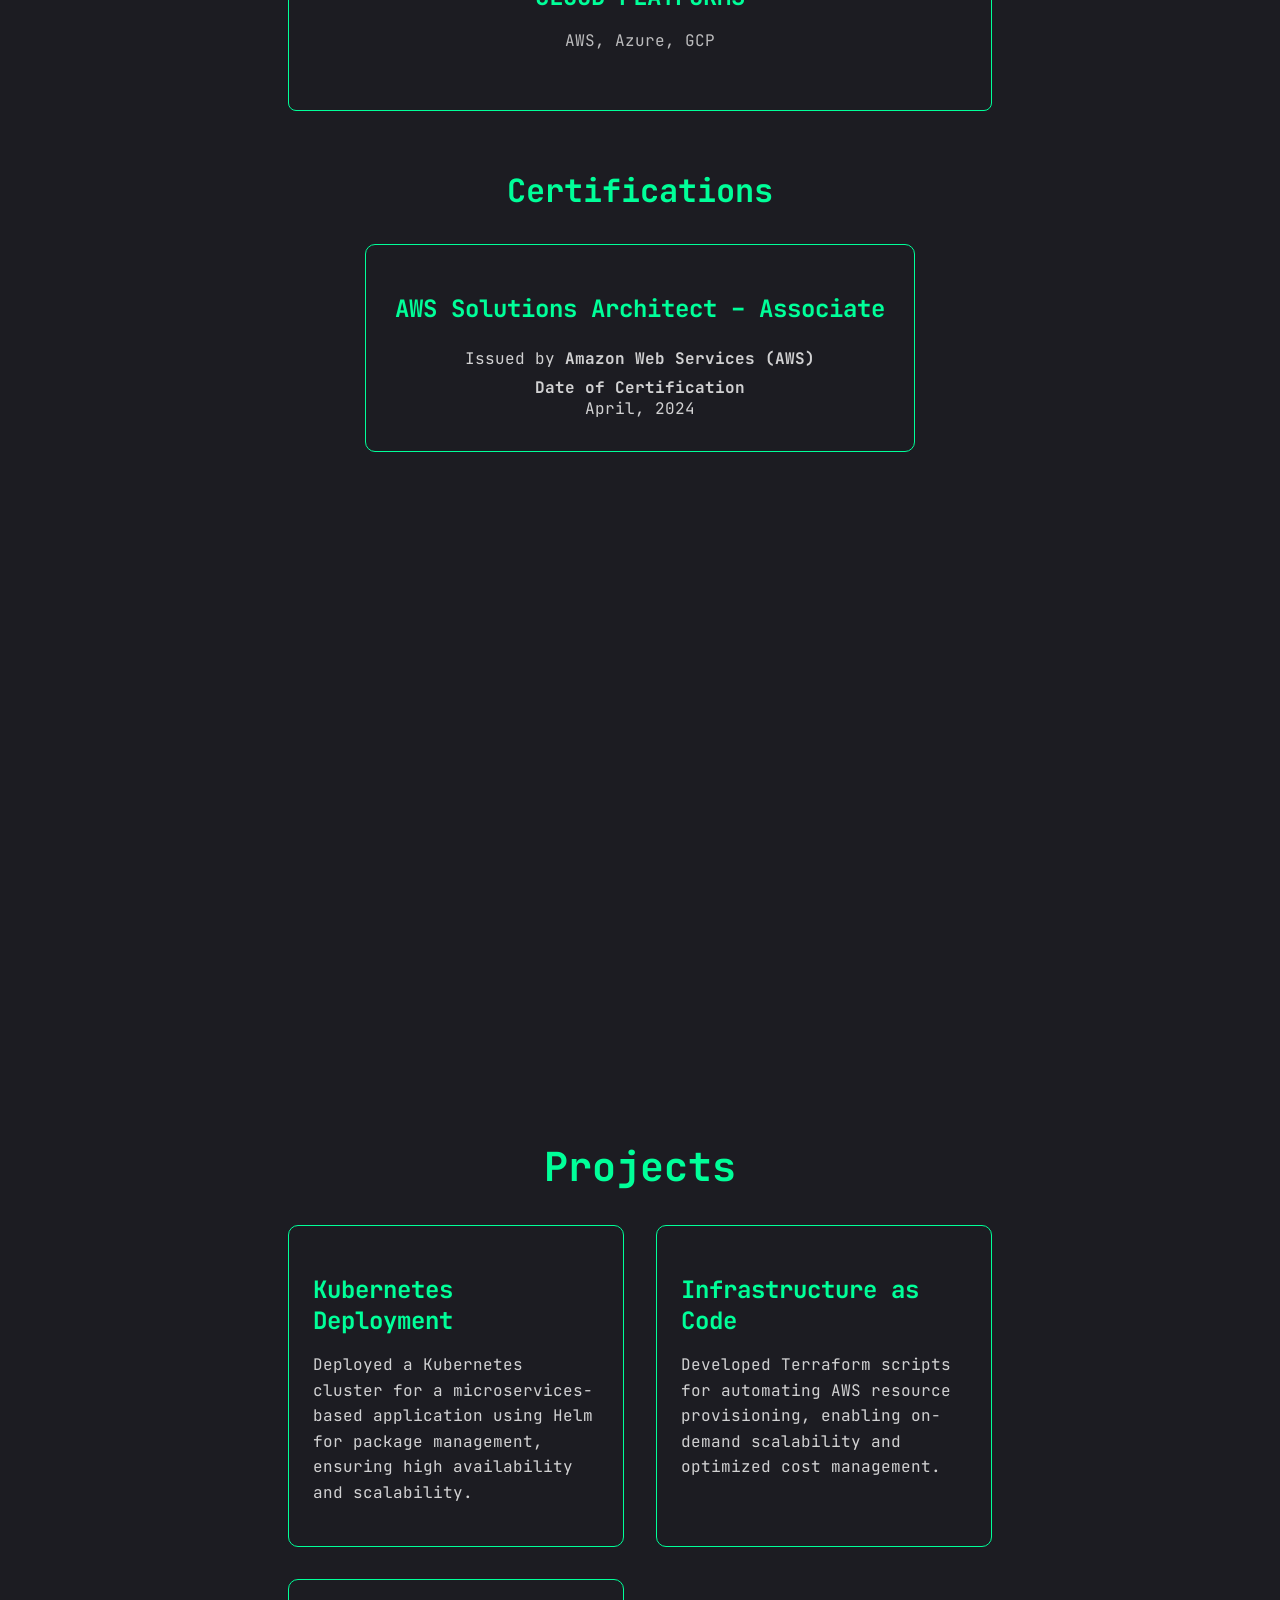
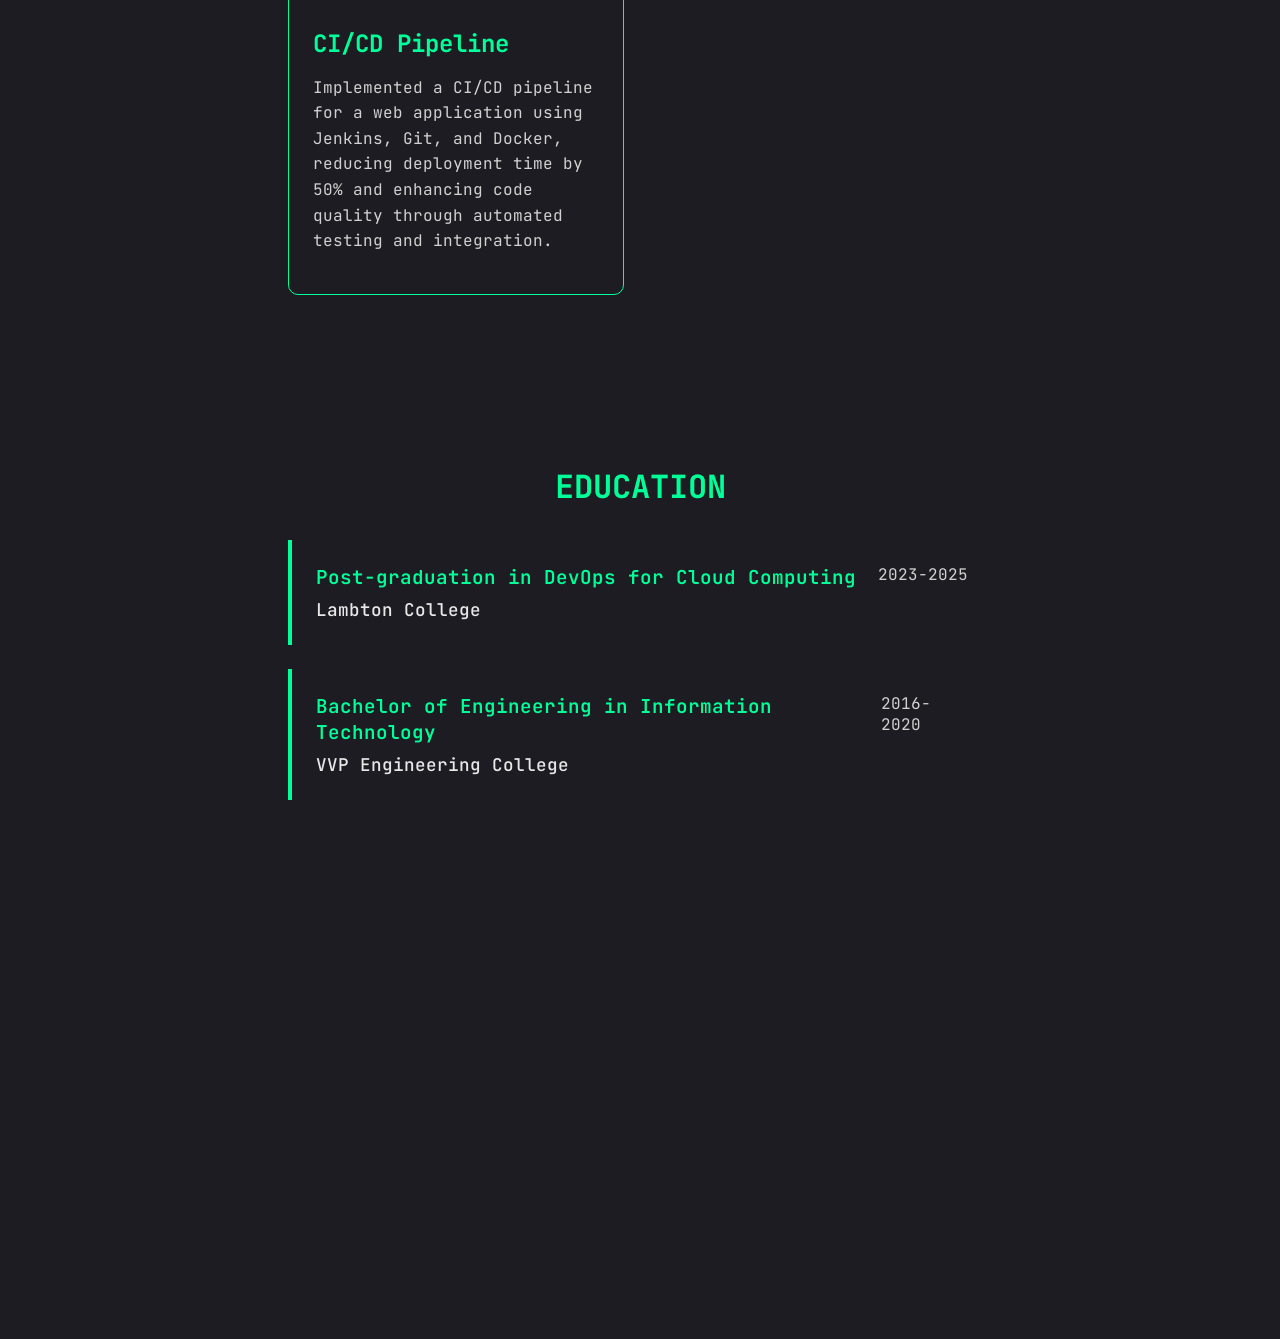
==== commit 892671a8: "Update experience section in index.html Added detailed experience entries for TATA Consultancy Servi" ====
--- a/index.html
+++ b/index.html
@@ -132,9 +132,34 @@
         Worked with DevOps engineers to improve automation, monitoring, and operational processes during a 4-month internship engagement.
     </li>
     </ul>
-      </section>
-      <section id="experience" class="experience-section">
-        <!-- <h1>Experience</h1> -->
+
+    <h3>TATA Consultancy Services - Ahmedabad, India</h3>
+        <p>System Administrator – SAP Basis Consultant | 2020 – 2023</p>
+    <ul>
+    <li>
+        Supported SAP landscapes running across 600+ Linux servers, ensuring stability and availability in enterprise production environments.
+    </li>
+
+    <li>
+        Performed SAP installations, upgrades, kernel maintenance, and system refresh activities while minimizing business disruption.
+    </li>
+
+    <li>
+        Automated recurring administrative tasks using shell scripting, reducing manual effort and improving operational efficiency.
+    </li>
+
+    <li>
+        Collaborated with developers, DBAs, and infrastructure teams to investigate incidents and restore services within SLA timelines.
+    </li>
+
+    <li>
+        Monitored system health, analyzed performance bottlenecks, and participated in root cause analysis for critical production issues.
+    </li>
+    </ul>
+    
+      </section>
+      <!-- <section id="experience" class="experience-section">
+        <h1>Experience</h1>
         <h3>TATA Consultancy Services - Ahmedabad, India</h3>
         <p>System Administrator – SAP Basis Consultant | 2020 – 2023</p>
     <ul>
@@ -158,7 +183,7 @@
         Monitored system health, analyzed performance bottlenecks, and participated in root cause analysis for critical production issues.
     </li>
     </ul>
-      </section>
+      </section> -->
 
       <section id="skills">
         <h1>Skills</h1>
